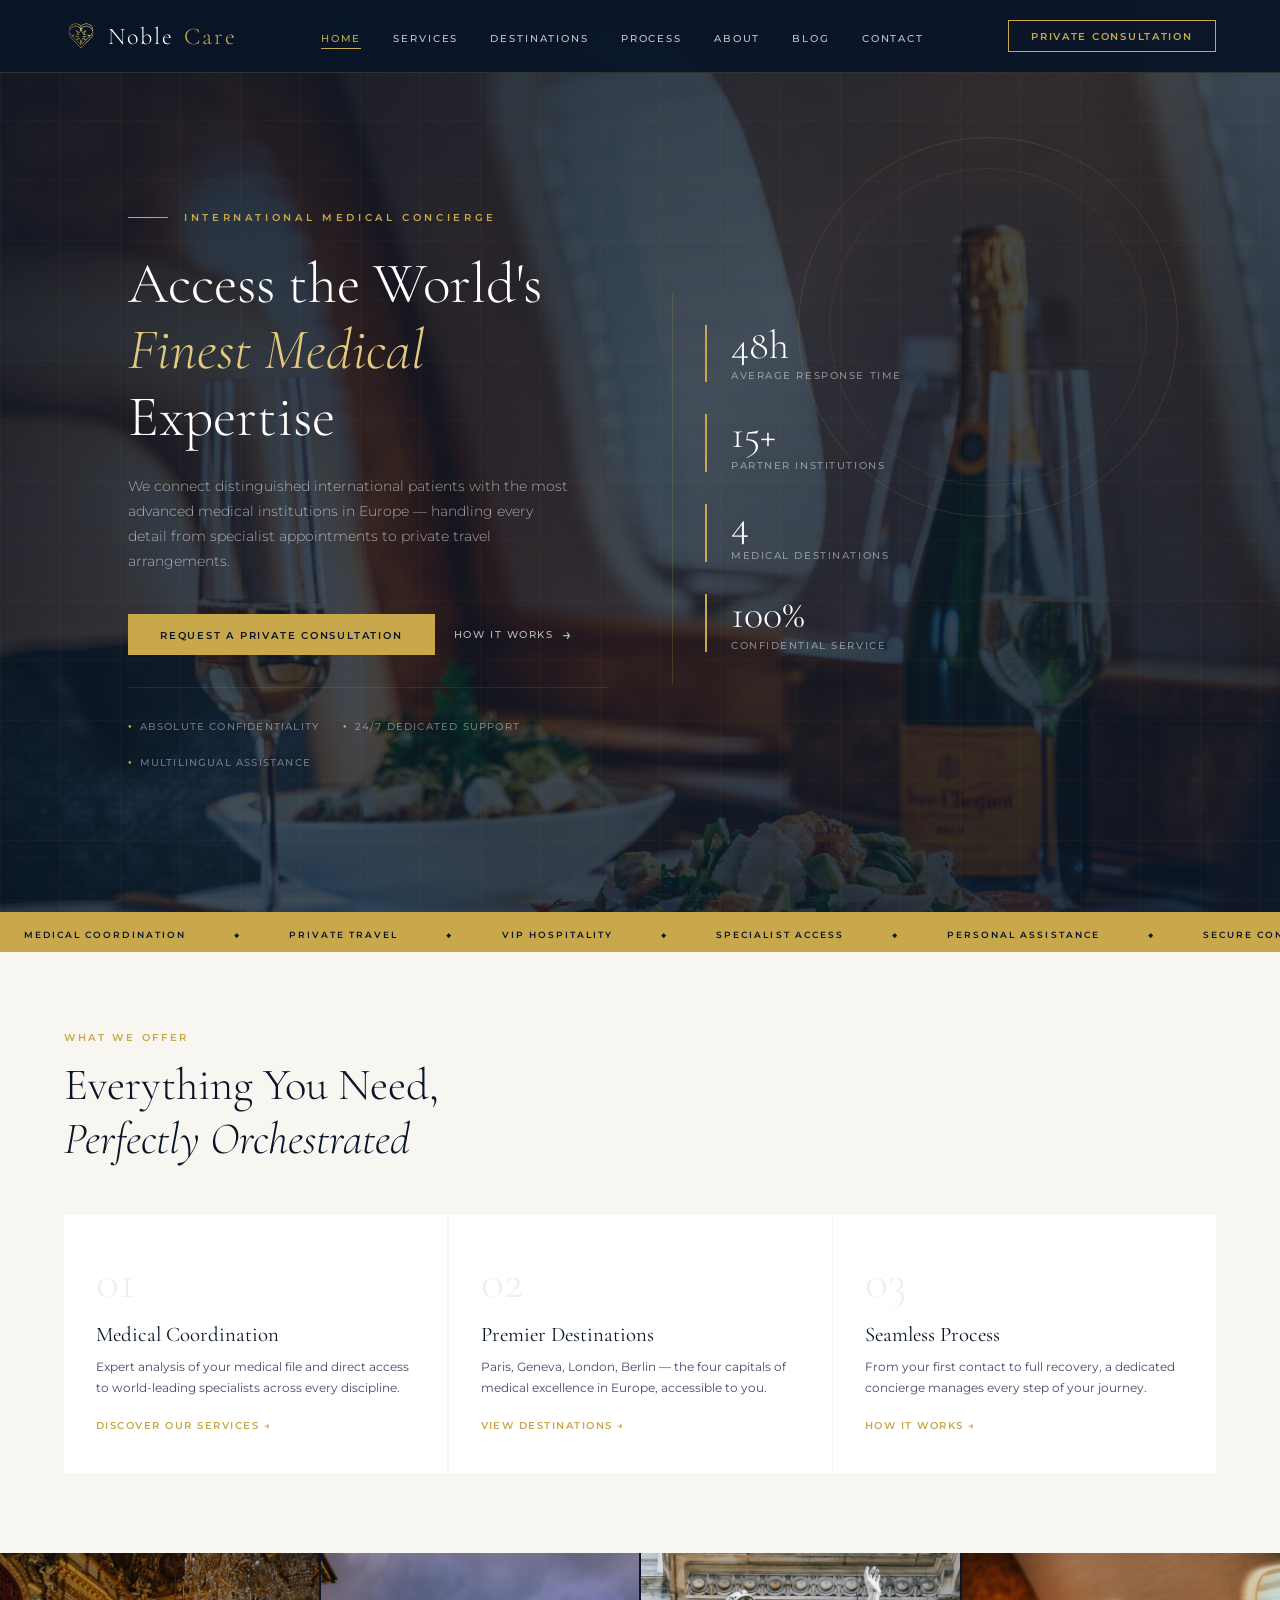
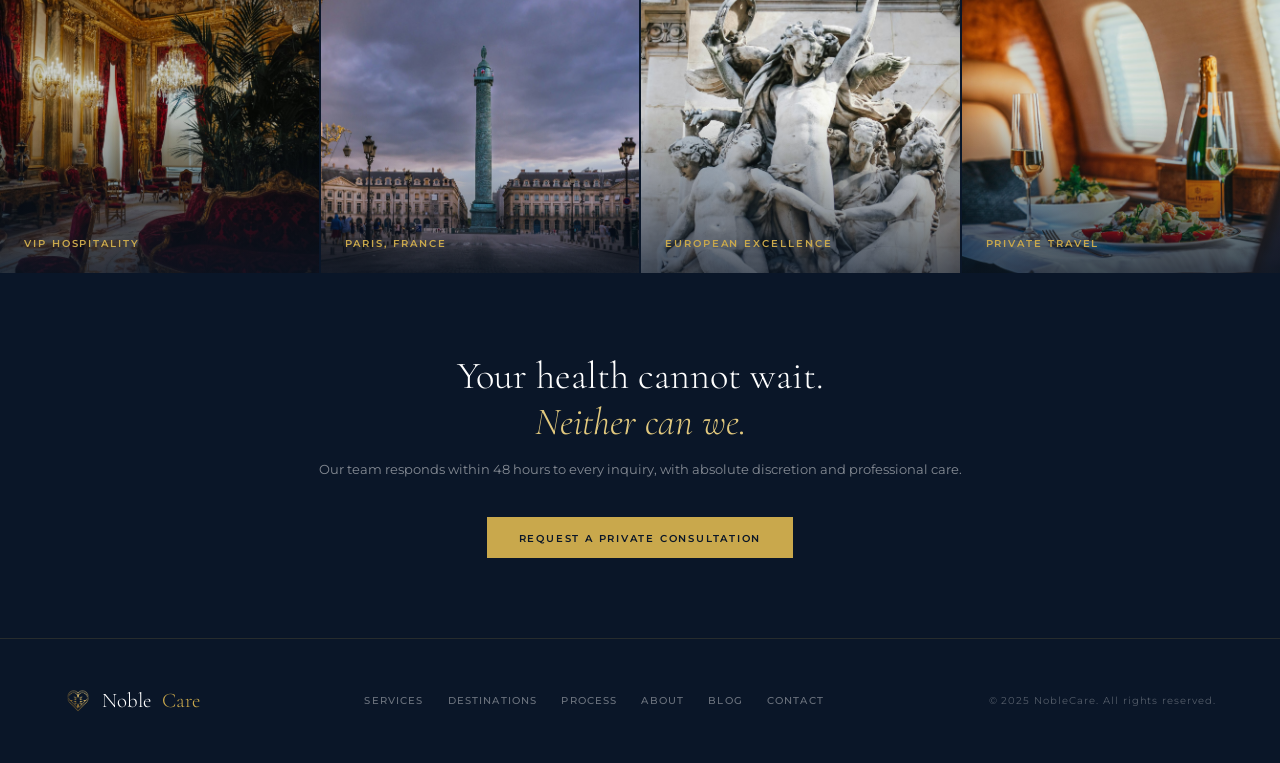
==== index.html @ c73b6d7f "Add files via upload" ====
<!DOCTYPE html>
<html lang="en">
<head>
<meta charset="UTF-8">
<meta name="viewport" content="width=device-width, initial-scale=1.0">
<title>NobleCare — Elite International Medical Concierge</title>
<link rel="preconnect" href="https://fonts.googleapis.com">
<link rel="preconnect" href="https://fonts.gstatic.com" crossorigin>
<link href="https://fonts.googleapis.com/css2?family=Cormorant+Garamond:ital,wght@0,300;0,400;0,500;1,300;1,400&family=Montserrat:wght@300;400;500;600&display=swap" rel="stylesheet">
<link rel="stylesheet" href="style.css">
<style>
  /* ── HERO ── */
  .hero {
    min-height: 100vh; position: relative;
    display: flex; align-items: center;
    background: var(--navy); overflow: hidden;
  }
  .hero-bg {
    position: absolute; inset: 0;
    background-image: url('img-jet.jpg');
    background-size: cover; background-position: center;
  }
  .hero-bg::after {
    content: ''; position: absolute; inset: 0;
    background: linear-gradient(135deg, rgba(10,22,40,0.93) 0%, rgba(10,22,40,0.72) 50%, rgba(10,22,40,0.88) 100%);
  }
  .hero-grid {
    position: absolute; inset: 0; opacity: 0.04;
    background-image: linear-gradient(rgba(201,168,76,1) 1px, transparent 1px),
                      linear-gradient(90deg, rgba(201,168,76,1) 1px, transparent 1px);
    background-size: 60px 60px;
  }
  .hero-accent {
    position: absolute; top: 15%; right: 8%;
    width: 380px; height: 380px;
    border: 1px solid rgba(201,168,76,0.15); border-radius: 50%;
  }
  .hero-accent::before {
    content: ''; position: absolute; inset: 30px;
    border: 1px solid rgba(201,168,76,0.1); border-radius: 50%;
  }
  .hero-content {
    position: relative; z-index: 2;
    max-width: 1200px; margin: 0 auto; padding: 8rem 4rem 4rem;
    display: grid; grid-template-columns: 1fr 1fr; gap: 4rem; align-items: center;
  }
  .hero-text .eyebrow {
    font-size: 0.65rem; font-weight: 600; letter-spacing: 0.35em; text-transform: uppercase;
    color: var(--gold); margin-bottom: 1.5rem; display: flex; align-items: center; gap: 1rem;
  }
  .hero-text .eyebrow::before { content: ''; width: 40px; height: 1px; background: var(--gold); }
  .hero-text h1 {
    font-family: var(--serif); font-size: clamp(2.8rem, 4.5vw, 4.2rem); font-weight: 300;
    line-height: 1.15; color: var(--white); margin-bottom: 1.5rem;
  }
  .hero-text h1 em { font-style: italic; color: var(--gold-light); }
  .hero-text p { font-size: 0.85rem; font-weight: 300; line-height: 1.85; color: rgba(255,255,255,0.6); max-width: 440px; margin-bottom: 2.5rem; }
  .hero-actions { display: flex; gap: 1.2rem; align-items: center; flex-wrap: wrap; }
  .btn-ghost {
    font-size: 0.65rem; font-weight: 500; letter-spacing: 0.15em; text-transform: uppercase;
    color: rgba(255,255,255,0.7); text-decoration: none; transition: color 0.3s;
    display: flex; align-items: center; gap: 0.5rem;
  }
  .btn-ghost::after { content: '→'; font-size: 1rem; }
  .btn-ghost:hover { color: var(--gold); }
  .hero-badges { display: flex; gap: 1.5rem; margin-top: 2rem; padding-top: 2rem; border-top: 1px solid rgba(255,255,255,0.08); flex-wrap: wrap; }
  .badge { font-size: 0.62rem; font-weight: 500; letter-spacing: 0.12em; text-transform: uppercase; color: rgba(255,255,255,0.4); display: flex; align-items: center; gap: 0.4rem; }
  .badge::before { content: '◆'; font-size: 0.4rem; color: var(--gold); }
  .hero-stats { display: flex; flex-direction: column; gap: 2rem; padding: 2rem; border-left: 1px solid rgba(201,168,76,0.2); }
  .stat { padding-left: 1.5rem; border-left: 2px solid var(--gold); }
  .stat-num { font-family: var(--serif); font-size: 2.5rem; font-weight: 300; color: var(--white); line-height: 1; }
  .stat-label { font-size: 0.65rem; font-weight: 500; letter-spacing: 0.15em; text-transform: uppercase; color: rgba(255,255,255,0.45); margin-top: 0.3rem; }

  /* ── OVERVIEW CARDS ── */
  .overview { background: var(--off-white); }
  .overview-grid { display: grid; grid-template-columns: repeat(3, 1fr); gap: 1.5px; margin-top: 3rem; }
  .ov-card {
    background: var(--white); padding: 2.5rem 2rem;
    border-top: 3px solid transparent; transition: border-color 0.3s, transform 0.3s;
    text-decoration: none; display: block; color: inherit;
  }
  .ov-card:hover { border-top-color: var(--gold); transform: translateY(-4px); }
  .ov-num { font-family: var(--serif); font-size: 3rem; font-weight: 300; color: rgba(10,22,40,0.07); line-height: 1; margin-bottom: 1rem; }
  .ov-title { font-family: var(--serif); font-size: 1.3rem; color: var(--navy); margin-bottom: 0.6rem; }
  .ov-text { font-size: 0.75rem; color: var(--text-mid); line-height: 1.75; margin-bottom: 1rem; }
  .ov-link { font-size: 0.62rem; font-weight: 600; letter-spacing: 0.15em; text-transform: uppercase; color: var(--gold); }

  /* ── CTA BANNER ── */
  .cta-banner { background: var(--navy); padding: 5rem 4rem; text-align: center; }
  .cta-banner h2 { font-family: var(--serif); font-size: clamp(2rem, 3vw, 2.8rem); font-weight: 300; color: var(--white); margin-bottom: 1rem; }
  .cta-banner h2 em { font-style: italic; color: var(--gold-light); }
  .cta-banner p { font-size: 0.82rem; color: rgba(255,255,255,0.5); margin-bottom: 2.5rem; }


  @media (max-width: 1024px) {
    .hero-content { grid-template-columns: 1fr; padding: 7rem 2rem 3rem; gap: 2rem; }
    .hero-stats { flex-direction: row; flex-wrap: wrap; border-left: none; border-top: 1px solid rgba(201,168,76,0.2); padding: 2rem 0 0; margin-top: 1rem; gap: 1rem; }
    .stat { flex: 1; min-width: 120px; }
    .overview-grid { grid-template-columns: 1fr; }
  }
  @media (max-width: 640px) {
    .hero-text h1 { font-size: clamp(2.2rem, 8vw, 3rem); }
    .hero-text p { font-size: 0.8rem; }
    .hero-stats { gap: 0.75rem; }
    .stat-num { font-size: 2rem; }
    .hero-badges { gap: 0.75rem; }
    .badge { font-size: 0.58rem; }
    .hero-actions { flex-direction: column; align-items: stretch; }
    .btn-ghost { justify-content: center; }
    /* Image gallery mobile */
    .img-gallery { grid-template-columns: 1fr 1fr !important; }
    .img-gallery > div { height: 180px !important; }
    .cta-banner { padding: 3rem 1.2rem; }
  }

</style>
</head>
<body>

<nav>
  <a href="index.html" class="nav-logo"><img src="logo.png" alt="NobleCare">Noble<span>Care</span></a>
  <ul class="nav-links">
    <li><a href="index.html" class="active">Home</a></li>
    <li><a href="services.html">Services</a></li>
    <li><a href="destinations.html">Destinations</a></li>
    <li><a href="process.html">Process</a></li>
    <li><a href="about.html">About</a></li>
    <li><a href="blog.html">Blog</a></li>
    <li><a href="contact.html">Contact</a></li>
  </ul>
  <a href="contact.html" class="nav-cta">Private Consultation</a>
  <button class="menu-toggle" id="menuToggle" aria-label="Menu"><span></span><span></span><span></span></button>
</nav>

<!-- MOBILE NAV -->
<div class="mobile-nav" id="mobileNav">
  <a href="index.html" class="active">Home</a>
  <a href="services.html" >Services</a>
  <a href="destinations.html" >Destinations</a>
  <a href="process.html" >Process</a>
  <a href="about.html" >About</a>
  <a href="blog.html" >Blog</a>
  <a href="contact.html" >Contact</a>
  <a href="contact.html" class="mobile-cta">Private Consultation</a>
</div>

<!-- HERO -->
<section class="hero">
  <div class="hero-bg"></div>
  <div class="hero-grid"></div>
  <div class="hero-accent"></div>
  <div class="hero-content">
    <div class="hero-text">
      <p class="eyebrow">International Medical Concierge</p>
      <h1>Access the World's<br><em>Finest Medical</em><br>Expertise</h1>
      <p>We connect distinguished international patients with the most advanced medical institutions in Europe — handling every detail from specialist appointments to private travel arrangements.</p>
      <div class="hero-actions">
        <a href="contact.html" class="btn-primary">Request a Private Consultation</a>
        <a href="process.html" class="btn-ghost">How it works</a>
      </div>
      <div class="hero-badges">
        <span class="badge">Absolute Confidentiality</span>
        <span class="badge">24/7 Dedicated Support</span>
        <span class="badge">Multilingual Assistance</span>
      </div>
    </div>
    <div class="hero-stats">
      <div class="stat"><div class="stat-num">48h</div><div class="stat-label">Average response time</div></div>
      <div class="stat"><div class="stat-num">15+</div><div class="stat-label">Partner institutions</div></div>
      <div class="stat"><div class="stat-num">4</div><div class="stat-label">Medical destinations</div></div>
      <div class="stat"><div class="stat-num">100%</div><div class="stat-label">Confidential service</div></div>
    </div>
  </div>
</section>

<!-- MARQUEE -->
<div class="marquee-bar">
  <div class="marquee-track">
    <span>Medical Coordination</span><span>◆</span><span>Private Travel</span><span>◆</span><span>VIP Hospitality</span><span>◆</span><span>Specialist Access</span><span>◆</span><span>Personal Assistance</span><span>◆</span><span>Secure Confidentiality</span><span>◆</span><span>24h Concierge</span><span>◆</span>
    <span>Medical Coordination</span><span>◆</span><span>Private Travel</span><span>◆</span><span>VIP Hospitality</span><span>◆</span><span>Specialist Access</span><span>◆</span><span>Personal Assistance</span><span>◆</span><span>Secure Confidentiality</span><span>◆</span><span>24h Concierge</span><span>◆</span>
  </div>
</div>

<!-- OVERVIEW -->
<section class="overview">
  <div class="container">
    <p class="section-tag">What We Offer</p>
    <h2 class="section-title">Everything You Need,<br><em>Perfectly Orchestrated</em></h2>
    <div class="overview-grid">
      <a href="services.html" class="ov-card fade-up">
        <div class="ov-num">01</div>
        <div class="ov-title">Medical Coordination</div>
        <p class="ov-text">Expert analysis of your medical file and direct access to world-leading specialists across every discipline.</p>
        <span class="ov-link">Discover our services →</span>
      </a>
      <a href="destinations.html" class="ov-card fade-up">
        <div class="ov-num">02</div>
        <div class="ov-title">Premier Destinations</div>
        <p class="ov-text">Paris, Geneva, London, Berlin — the four capitals of medical excellence in Europe, accessible to you.</p>
        <span class="ov-link">View destinations →</span>
      </a>
      <a href="process.html" class="ov-card fade-up">
        <div class="ov-num">03</div>
        <div class="ov-title">Seamless Process</div>
        <p class="ov-text">From your first contact to full recovery, a dedicated concierge manages every step of your journey.</p>
        <span class="ov-link">How it works →</span>
      </a>
    </div>
  </div>
</section>


<!-- IMAGE GALLERY -->
<section style="padding: 0; background: var(--navy);">
  <div style="display: grid; grid-template-columns: 1fr 1fr 1fr 1fr; gap: 2px;" class="img-gallery">
    <div style="height: 320px; overflow: hidden; position: relative;">
      <img src="img-luxury.jpg" alt="Luxury interior" style="width:100%; height:100%; object-fit:cover; transition: transform 0.6s;" onmouseover="this.style.transform='scale(1.05)'" onmouseout="this.style.transform='scale(1)'">
      <div style="position:absolute;inset:0;background:linear-gradient(to top,rgba(10,22,40,0.7) 0%,transparent 50%);display:flex;align-items:flex-end;padding:1.5rem;">
        <span style="font-size:0.6rem;font-weight:600;letter-spacing:0.2em;text-transform:uppercase;color:var(--gold);">VIP Hospitality</span>
      </div>
    </div>
    <div style="height: 320px; overflow: hidden; position: relative;">
      <img src="img-paris.jpg" alt="Paris Place Vendôme" style="width:100%; height:100%; object-fit:cover; transition: transform 0.6s;" onmouseover="this.style.transform='scale(1.05)'" onmouseout="this.style.transform='scale(1)'">
      <div style="position:absolute;inset:0;background:linear-gradient(to top,rgba(10,22,40,0.7) 0%,transparent 50%);display:flex;align-items:flex-end;padding:1.5rem;">
        <span style="font-size:0.6rem;font-weight:600;letter-spacing:0.2em;text-transform:uppercase;color:var(--gold);">Paris, France</span>
      </div>
    </div>
    <div style="height: 320px; overflow: hidden; position: relative;">
      <img src="img-sculpture.jpg" alt="European excellence" style="width:100%; height:100%; object-fit:cover; object-position: top; transition: transform 0.6s;" onmouseover="this.style.transform='scale(1.05)'" onmouseout="this.style.transform='scale(1)'">
      <div style="position:absolute;inset:0;background:linear-gradient(to top,rgba(10,22,40,0.7) 0%,transparent 50%);display:flex;align-items:flex-end;padding:1.5rem;">
        <span style="font-size:0.6rem;font-weight:600;letter-spacing:0.2em;text-transform:uppercase;color:var(--gold);">European Excellence</span>
      </div>
    </div>
    <div style="height: 320px; overflow: hidden; position: relative;">
      <img src="img-jet.jpg" alt="Private travel" style="width:100%; height:100%; object-fit:cover; transition: transform 0.6s;" onmouseover="this.style.transform='scale(1.05)'" onmouseout="this.style.transform='scale(1)'">
      <div style="position:absolute;inset:0;background:linear-gradient(to top,rgba(10,22,40,0.7) 0%,transparent 50%);display:flex;align-items:flex-end;padding:1.5rem;">
        <span style="font-size:0.6rem;font-weight:600;letter-spacing:0.2em;text-transform:uppercase;color:var(--gold);">Private Travel</span>
      </div>
    </div>
  </div>
</section>

<!-- CTA -->
<div class="cta-banner">
  <div class="container" style="max-width:700px;">
    <h2>Your health cannot wait.<br><em>Neither can we.</em></h2>
    <p>Our team responds within 48 hours to every inquiry, with absolute discretion and professional care.</p>
    <a href="contact.html" class="btn-primary">Request a Private Consultation</a>
  </div>
</div>

<footer>
  <div class="footer-inner">
    <a href="index.html" class="footer-logo"><img src="logo.png" alt="NobleCare">Noble<span>Care</span></a>
    <div class="footer-links">
      <a href="services.html">Services</a>
      <a href="destinations.html">Destinations</a>
      <a href="process.html">Process</a>
      <a href="about.html">About</a>
      <a href="blog.html">Blog</a>
      <a href="contact.html">Contact</a>
    </div>
    <div class="footer-text">© 2025 NobleCare. All rights reserved.</div>
  </div>
</footer>





<script>
(function() {
  var toggle = document.getElementById('menuToggle');
  var mobileNav = document.getElementById('mobileNav');

  if (!toggle || !mobileNav) return;

  // Open / close
  toggle.addEventListener('click', function(e) {
    e.stopPropagation();
    var isOpen = mobileNav.classList.contains('open');
    if (isOpen) {
      mobileNav.classList.remove('open');
      toggle.classList.remove('open');
      document.body.style.overflow = '';
    } else {
      mobileNav.classList.add('open');
      toggle.classList.add('open');
      document.body.style.overflow = 'hidden';
    }
  });

  // Close when clicking a link
  mobileNav.querySelectorAll('a').forEach(function(a) {
    a.addEventListener('click', function() {
      mobileNav.classList.remove('open');
      toggle.classList.remove('open');
      document.body.style.overflow = '';
    });
  });

  // Close when clicking outside
  document.addEventListener('click', function(e) {
    if (mobileNav.classList.contains('open') &&
        !mobileNav.contains(e.target) &&
        !toggle.contains(e.target)) {
      mobileNav.classList.remove('open');
      toggle.classList.remove('open');
      document.body.style.overflow = '';
    }
  });

  // Scroll shrink nav
  window.addEventListener('scroll', function() {
    var nav = document.querySelector('nav');
    if (!nav) return;
    if (window.scrollY > 50) {
      nav.style.padding = window.innerWidth > 640 ? '0.6rem 4rem' : '0.6rem 1.2rem';
    } else {
      nav.style.padding = window.innerWidth > 1024 ? '1.2rem 4rem' : '1rem 1.5rem';
    }
  });

  // Fade up on scroll
  var fadeEls = document.querySelectorAll('.fade-up');
  if (fadeEls.length > 0) {
    var observer = new IntersectionObserver(function(entries) {
      entries.forEach(function(e) {
        if (e.isIntersecting) e.target.classList.add('visible');
      });
    }, { threshold: 0.08 });
    fadeEls.forEach(function(el) { observer.observe(el); });
  }
})();
</script>
</body>
</html>
---- style.css ----
*, *::before, *::after { box-sizing: border-box; margin: 0; padding: 0; }

:root {
  --navy: #0a1628;
  --navy-mid: #122040;
  --navy-light: #1e3a5f;
  --gold: #c9a84c;
  --gold-light: #e2c97e;
  --gold-pale: #f5edda;
  --white: #ffffff;
  --off-white: #f8f6f1;
  --text-dark: #1a1a2e;
  --text-mid: #4a4a6a;
  --text-light: #8a8aaa;
  --serif: 'Cormorant Garamond', Georgia, serif;
  --sans: 'Montserrat', sans-serif;
}

html { scroll-behavior: smooth; }
body { font-family: var(--sans); background: var(--white); color: var(--text-dark); overflow-x: hidden; }

/* ══════════════════════════════
   NAV
══════════════════════════════ */
nav {
  position: fixed; top: 0; left: 0; right: 0; z-index: 1000;
  display: flex; align-items: center; justify-content: space-between;
  padding: 1.2rem 4rem;
  background: rgba(10,22,40,0.97);
  backdrop-filter: blur(12px);
  border-bottom: 1px solid rgba(201,168,76,0.2);
  transition: padding 0.3s;
}
.nav-logo {
  display: flex; align-items: center; gap: 0.65rem;
  font-family: var(--serif); font-size: 1.5rem; font-weight: 300; color: var(--white);
  letter-spacing: 0.08em; text-decoration: none; flex-shrink: 0;
}
.nav-logo img { height: 34px; width: auto; }
.nav-logo span { color: var(--gold); }
.nav-links { display: flex; gap: 2rem; list-style: none; }
.nav-links a {
  font-size: 0.65rem; font-weight: 500; letter-spacing: 0.18em;
  text-transform: uppercase; color: rgba(255,255,255,0.75);
  text-decoration: none; transition: color 0.3s;
  padding-bottom: 0.2rem; border-bottom: 1px solid transparent;
}
.nav-links a:hover, .nav-links a.active { color: var(--gold); border-bottom-color: var(--gold); }
.nav-cta {
  font-size: 0.6rem; font-weight: 600; letter-spacing: 0.18em; text-transform: uppercase;
  padding: 0.6rem 1.4rem; border: 1px solid var(--gold); color: var(--gold);
  background: transparent; cursor: pointer; text-decoration: none;
  transition: all 0.3s; white-space: nowrap;
}
.nav-cta:hover { background: var(--gold); color: var(--navy); }

/* Hamburger */
.menu-toggle {
  display: none; flex-direction: column; justify-content: center;
  gap: 5px; background: none; border: none; cursor: pointer;
  padding: 8px; z-index: 1200;
  -webkit-tap-highlight-color: transparent;
  touch-action: manipulation;
}
.menu-toggle span {
  display: block; width: 24px; height: 2px; background: var(--white);
  transition: all 0.35s ease; transform-origin: center;
  border-radius: 2px;
}
.menu-toggle.open span:nth-child(1) { transform: translateY(7px) rotate(45deg); }
.menu-toggle.open span:nth-child(2) { opacity: 0; transform: scaleX(0); }
.menu-toggle.open span:nth-child(3) { transform: translateY(-7px) rotate(-45deg); }

/* Mobile nav drawer */
.mobile-nav {
  display: none;
  position: fixed; top: 0; left: 0; right: 0; bottom: 0;
  background: var(--navy);
  z-index: 1100;
  flex-direction: column; align-items: center; justify-content: center;
  gap: 1.8rem; padding: 2rem;
  opacity: 0; transition: opacity 0.3s ease;
}
.mobile-nav.open {
  display: flex;
  opacity: 1;
}
.mobile-nav a {
  font-family: var(--serif); font-size: 2rem; font-weight: 300; color: var(--white);
  text-decoration: none; letter-spacing: 0.05em; transition: color 0.25s;
  -webkit-tap-highlight-color: transparent;
}
.mobile-nav a:hover, .mobile-nav a.active { color: var(--gold); }
.mobile-nav .mobile-cta {
  margin-top: 1rem; font-family: var(--sans); font-size: 0.65rem; font-weight: 600;
  letter-spacing: 0.2em; text-transform: uppercase; padding: 0.9rem 2.5rem;
  border: 1px solid var(--gold); color: var(--gold); text-decoration: none;
  -webkit-tap-highlight-color: transparent;
}

/* ══════════════════════════════
   PAGE HEADER
══════════════════════════════ */
.page-header {
  min-height: 40vh; background: var(--navy);
  display: flex; align-items: flex-end;
  padding: 8rem 4rem 4rem;
  position: relative; overflow: hidden;
}
.page-header-bg {
  position: absolute; inset: 0;
  background: radial-gradient(ellipse 80% 60% at 30% 50%, rgba(30,58,95,0.6) 0%, transparent 70%);
}
.page-header-grid {
  position: absolute; inset: 0; opacity: 0.03;
  background-image: linear-gradient(rgba(201,168,76,1) 1px, transparent 1px),
                    linear-gradient(90deg, rgba(201,168,76,1) 1px, transparent 1px);
  background-size: 60px 60px;
}
.page-header-content { position: relative; z-index: 2; max-width: 1200px; margin: 0 auto; width: 100%; }
.page-header .eyebrow {
  font-size: 0.6rem; font-weight: 600; letter-spacing: 0.3em; text-transform: uppercase;
  color: var(--gold); margin-bottom: 1rem; display: flex; align-items: center; gap: 1rem;
}
.page-header .eyebrow::before { content: ''; width: 24px; height: 1px; background: var(--gold); }
.page-header h1 {
  font-family: var(--serif); font-size: clamp(2rem, 5vw, 3.8rem); font-weight: 300;
  color: var(--white); line-height: 1.15;
}
.page-header h1 em { font-style: italic; color: var(--gold-light); }

/* ══════════════════════════════
   MARQUEE
══════════════════════════════ */
.marquee-bar { background: var(--gold); padding: 0.65rem 0; overflow: hidden; white-space: nowrap; }
.marquee-track { display: inline-flex; animation: marquee 25s linear infinite; }
.marquee-track span { font-size: 0.58rem; font-weight: 600; letter-spacing: 0.22em; text-transform: uppercase; color: var(--navy); padding: 0 1.5rem; }
@keyframes marquee { from { transform: translateX(0); } to { transform: translateX(-50%); } }

/* ══════════════════════════════
   COMMON
══════════════════════════════ */
section { padding: 5rem 4rem; }
.container { max-width: 1200px; margin: 0 auto; }
.section-tag { font-size: 0.6rem; font-weight: 600; letter-spacing: 0.28em; text-transform: uppercase; color: var(--gold); margin-bottom: 1rem; }
.section-title { font-family: var(--serif); font-size: clamp(1.8rem, 3.5vw, 3rem); font-weight: 300; line-height: 1.2; color: var(--navy); margin-bottom: 1.2rem; }
.section-title em { font-style: italic; }
.section-sub { font-size: 0.82rem; font-weight: 300; line-height: 1.8; color: var(--text-mid); max-width: 560px; }
.btn-primary {
  font-family: var(--sans); font-size: 0.62rem; font-weight: 600; letter-spacing: 0.18em;
  text-transform: uppercase; padding: 0.9rem 2rem; background: var(--gold);
  color: var(--navy); border: none; cursor: pointer; text-decoration: none; display: inline-block;
  transition: all 0.3s;
}
.btn-primary:hover { background: var(--gold-light); transform: translateY(-1px); }
.btn-outline {
  font-size: 0.62rem; font-weight: 600; letter-spacing: 0.18em; text-transform: uppercase;
  padding: 0.9rem 2rem; border: 1px solid var(--navy); color: var(--navy);
  text-decoration: none; display: inline-block; transition: all 0.3s;
}
.btn-outline:hover { background: var(--navy); color: var(--white); }

/* ══════════════════════════════
   FOOTER
══════════════════════════════ */
footer { background: var(--navy); padding: 3rem 4rem; border-top: 1px solid rgba(201,168,76,0.15); }
.footer-inner { max-width: 1200px; margin: 0 auto; display: flex; justify-content: space-between; align-items: center; flex-wrap: wrap; gap: 1.5rem; }
.footer-logo { display: flex; align-items: center; gap: 0.65rem; font-family: var(--serif); font-size: 1.3rem; font-weight: 300; color: var(--white); text-decoration: none; }
.footer-logo img { height: 28px; width: auto; }
.footer-logo span { color: var(--gold); }
.footer-text { font-size: 0.6rem; color: rgba(255,255,255,0.3); letter-spacing: 0.1em; }
.footer-links { display: flex; gap: 1.5rem; flex-wrap: wrap; }
.footer-links a { font-size: 0.6rem; font-weight: 500; letter-spacing: 0.12em; text-transform: uppercase; color: rgba(255,255,255,0.4); text-decoration: none; transition: color 0.3s; }
.footer-links a:hover { color: var(--gold); }

/* ══════════════════════════════
   FADE ANIMATION
══════════════════════════════ */
.fade-up { opacity: 0; transform: translateY(20px); transition: opacity 0.7s ease, transform 0.7s ease; }
.fade-up.visible { opacity: 1; transform: translateY(0); }

/* ══════════════════════════════
   TABLET — max 1024px
══════════════════════════════ */
@media (max-width: 1024px) {
  nav { padding: 1rem 1.5rem; }
  .nav-links, .nav-cta { display: none; }
  .menu-toggle { display: flex; }
  section { padding: 4rem 2rem; }
  .page-header { padding: 6rem 2rem 3rem; min-height: 35vh; }
  footer { padding: 2.5rem 2rem; }
}

/* ══════════════════════════════
   MOBILE — max 640px
══════════════════════════════ */
@media (max-width: 640px) {
  nav { padding: 0.9rem 1.2rem; }
  .nav-logo { font-size: 1.3rem; }
  .nav-logo img { height: 28px; }
  section { padding: 3rem 1.2rem; }
  .page-header { padding: 5.5rem 1.2rem 2.5rem; min-height: 30vh; }
  .section-title { font-size: clamp(1.6rem, 7vw, 2.2rem); }
  .btn-primary, .btn-outline { width: 100%; text-align: center; padding: 1rem; }
  .footer-inner { flex-direction: column; text-align: center; gap: 1.5rem; }
  .footer-links { justify-content: center; gap: 1rem; }
  footer { padding: 2rem 1.2rem; }
  .marquee-track span { padding: 0 1rem; font-size: 0.55rem; }
}
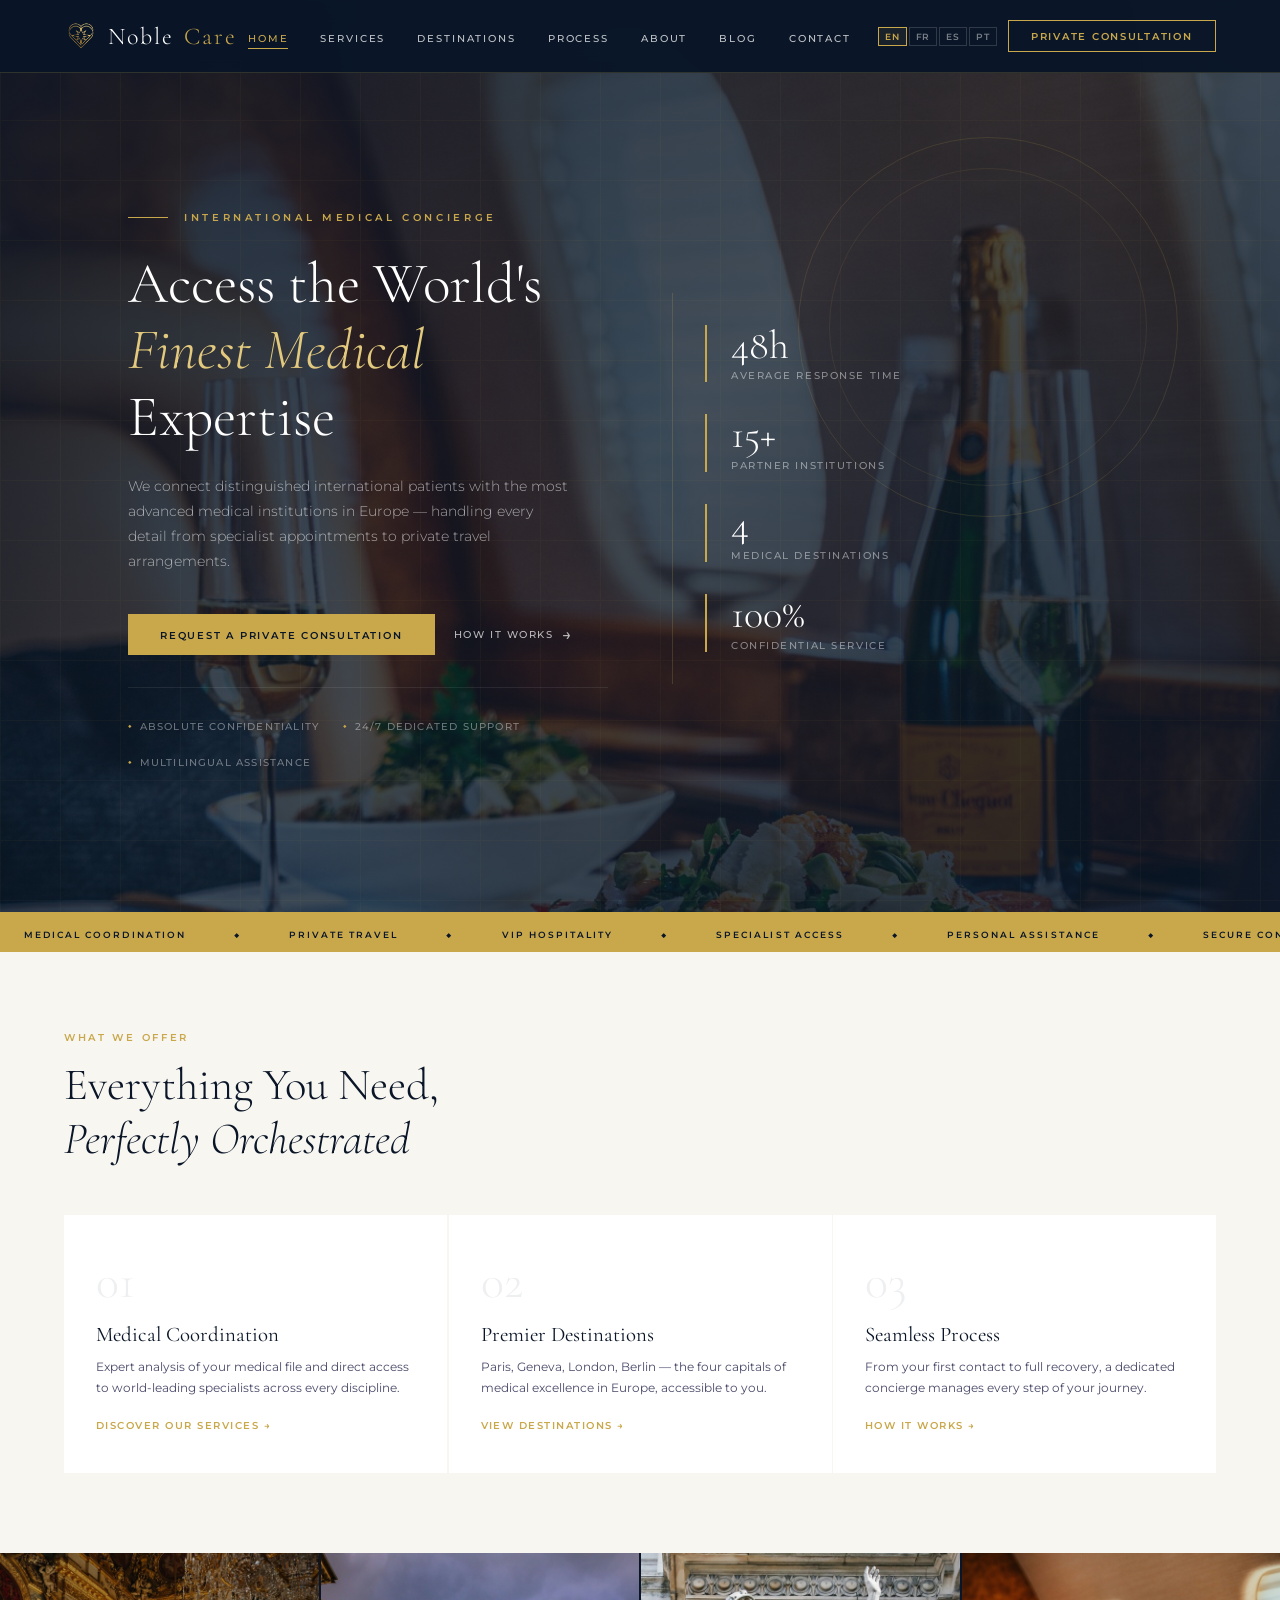
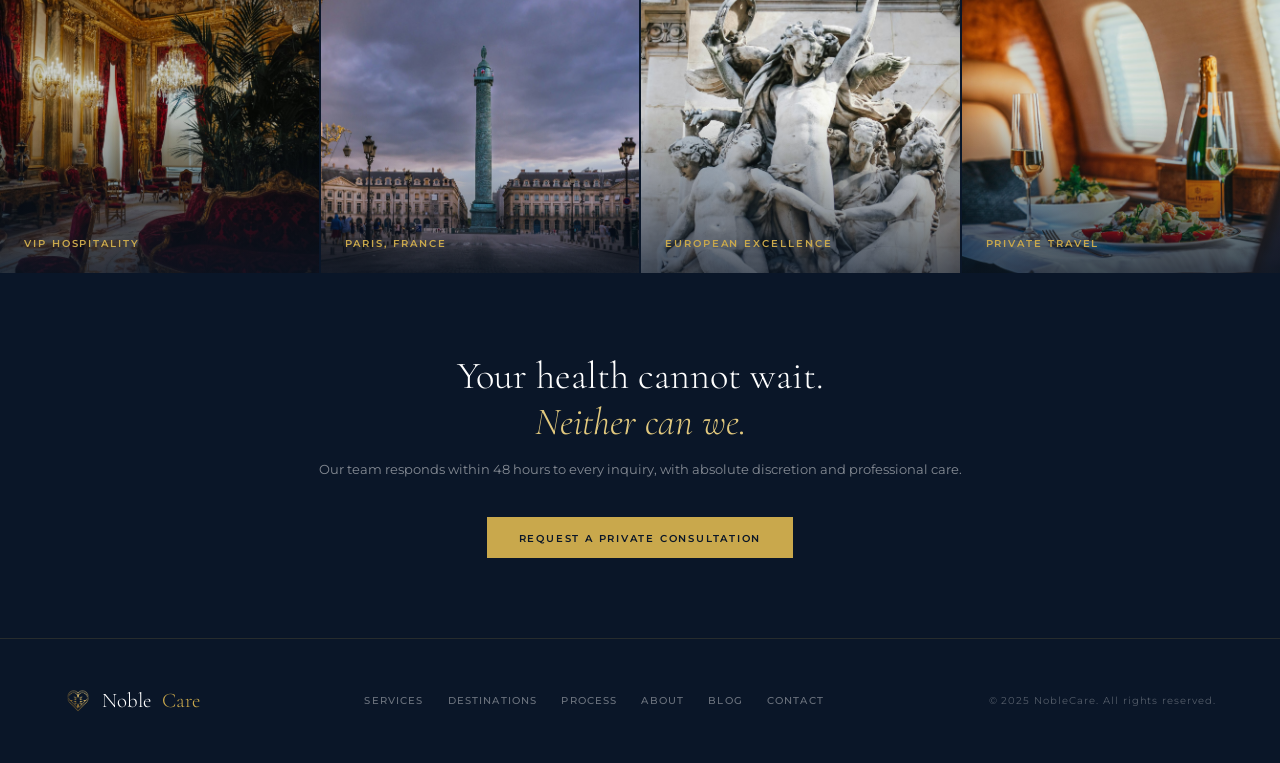
==== commit 862fcd80: "Add files via upload" ====
--- a/index.html
+++ b/index.html
@@ -8,6 +8,7 @@
 <link rel="preconnect" href="https://fonts.gstatic.com" crossorigin>
 <link href="https://fonts.googleapis.com/css2?family=Cormorant+Garamond:ital,wght@0,300;0,400;0,500;1,300;1,400&family=Montserrat:wght@300;400;500;600&display=swap" rel="stylesheet">
 <link rel="stylesheet" href="style.css">
+<script src="lang.js"></script>
 <style>
   /* ── HERO ── */
   .hero {
@@ -120,28 +121,34 @@
 <nav>
   <a href="index.html" class="nav-logo"><img src="logo.png" alt="NobleCare">Noble<span>Care</span></a>
   <ul class="nav-links">
-    <li><a href="index.html" class="active">Home</a></li>
-    <li><a href="services.html">Services</a></li>
-    <li><a href="destinations.html">Destinations</a></li>
-    <li><a href="process.html">Process</a></li>
-    <li><a href="about.html">About</a></li>
-    <li><a href="blog.html">Blog</a></li>
-    <li><a href="contact.html">Contact</a></li>
+    <li><a href="index.html" class="active"><span data-i18n="nav_home">Home</span></a></li>
+    <li><a href="services.html"><span data-i18n="nav_services">Services</span></a></li>
+    <li><a href="destinations.html"><span data-i18n="nav_destinations">Destinations</span></a></li>
+    <li><a href="process.html"><span data-i18n="nav_process">Process</span></a></li>
+    <li><a href="about.html"><span data-i18n="nav_about">About</span></a></li>
+    <li><a href="blog.html"><span data-i18n="nav_blog">Blog</span></a></li>
+    <li><a href="contact.html"><span data-i18n="nav_contact">Contact</span></a></li>
   </ul>
-  <a href="contact.html" class="nav-cta">Private Consultation</a>
+  <div class="lang-selector">
+    <button class="lang-btn" data-lang="en" onclick="applyLang('en')">EN</button>
+    <button class="lang-btn" data-lang="fr" onclick="applyLang('fr')">FR</button>
+    <button class="lang-btn" data-lang="es" onclick="applyLang('es')">ES</button>
+    <button class="lang-btn" data-lang="pt" onclick="applyLang('pt')">PT</button>
+  </div>
+  <a href="contact.html" class="nav-cta"><span data-i18n="nav_cta">Private Consultation</span></a>
   <button class="menu-toggle" id="menuToggle" aria-label="Menu"><span></span><span></span><span></span></button>
 </nav>
 
 <!-- MOBILE NAV -->
 <div class="mobile-nav" id="mobileNav">
-  <a href="index.html" class="active">Home</a>
-  <a href="services.html" >Services</a>
-  <a href="destinations.html" >Destinations</a>
-  <a href="process.html" >Process</a>
-  <a href="about.html" >About</a>
-  <a href="blog.html" >Blog</a>
-  <a href="contact.html" >Contact</a>
-  <a href="contact.html" class="mobile-cta">Private Consultation</a>
+  <a href="index.html" class="active"><span data-i18n="nav_home">Home</span></a>
+  <a href="services.html" ><span data-i18n="nav_services">Services</span></a>
+  <a href="destinations.html" ><span data-i18n="nav_destinations">Destinations</span></a>
+  <a href="process.html" ><span data-i18n="nav_process">Process</span></a>
+  <a href="about.html" ><span data-i18n="nav_about">About</span></a>
+  <a href="blog.html" ><span data-i18n="nav_blog">Blog</span></a>
+  <a href="contact.html" ><span data-i18n="nav_contact">Contact</span></a>
+  <a href="contact.html" class="mobile-cta"><span data-i18n="nav_cta">Private Consultation</span></a>
 </div>
 
 <!-- HERO -->
@@ -151,24 +158,24 @@
   <div class="hero-accent"></div>
   <div class="hero-content">
     <div class="hero-text">
-      <p class="eyebrow">International Medical Concierge</p>
-      <h1>Access the World's<br><em>Finest Medical</em><br>Expertise</h1>
-      <p>We connect distinguished international patients with the most advanced medical institutions in Europe — handling every detail from specialist appointments to private travel arrangements.</p>
+      <p class="eyebrow" data-i18n="hero_eyebrow">International Medical Concierge</p>
+      <h1><span data-i18n="hero_h1_1">Access the World's</span><br><em data-i18n="hero_h1_2">Finest Medical</em><br><span data-i18n="hero_h1_3">Expertise</span></h1>
+      <p data-i18n="hero_p">We connect distinguished international patients with the most advanced medical institutions in Europe — handling every detail from specialist appointments to private travel arrangements.</p>
       <div class="hero-actions">
-        <a href="contact.html" class="btn-primary">Request a Private Consultation</a>
-        <a href="process.html" class="btn-ghost">How it works</a>
+        <a href="contact.html" class="btn-primary"><span data-i18n="hero_btn">Request a Private Consultation</span></a>
+        <a href="process.html" class="btn-ghost"><span data-i18n="hero_btn2">How it works</span></a>
       </div>
       <div class="hero-badges">
-        <span class="badge">Absolute Confidentiality</span>
-        <span class="badge">24/7 Dedicated Support</span>
-        <span class="badge">Multilingual Assistance</span>
+        <span class="badge" data-i18n="badge1">Absolute Confidentiality</span>
+        <span class="badge" data-i18n="badge2">24/7 Dedicated Support</span>
+        <span class="badge" data-i18n="badge3">Multilingual Assistance</span>
       </div>
     </div>
     <div class="hero-stats">
-      <div class="stat"><div class="stat-num">48h</div><div class="stat-label">Average response time</div></div>
-      <div class="stat"><div class="stat-num">15+</div><div class="stat-label">Partner institutions</div></div>
-      <div class="stat"><div class="stat-num">4</div><div class="stat-label">Medical destinations</div></div>
-      <div class="stat"><div class="stat-num">100%</div><div class="stat-label">Confidential service</div></div>
+      <div class="stat"><div class="stat-num">48h</div><div class="stat-label" data-i18n="stat1_label">Average response time</div></div>
+      <div class="stat"><div class="stat-num">15+</div><div class="stat-label" data-i18n="stat2_label">Partner institutions</div></div>
+      <div class="stat"><div class="stat-num">4</div><div class="stat-label" data-i18n="stat3_label">Medical destinations</div></div>
+      <div class="stat"><div class="stat-num">100%</div><div class="stat-label" data-i18n="stat4_label">Confidential service</div></div>
     </div>
   </div>
 </section>
@@ -184,7 +191,7 @@
 <!-- OVERVIEW -->
 <section class="overview">
   <div class="container">
-    <p class="section-tag">What We Offer</p>
+    <p class="section-tag" data-i18n="overview_tag">What We Offer</p>
     <h2 class="section-title">Everything You Need,<br><em>Perfectly Orchestrated</em></h2>
     <div class="overview-grid">
       <a href="services.html" class="ov-card fade-up">
@@ -216,25 +223,25 @@
     <div style="height: 320px; overflow: hidden; position: relative;">
       <img src="img-luxury.jpg" alt="Luxury interior" style="width:100%; height:100%; object-fit:cover; transition: transform 0.6s;" onmouseover="this.style.transform='scale(1.05)'" onmouseout="this.style.transform='scale(1)'">
       <div style="position:absolute;inset:0;background:linear-gradient(to top,rgba(10,22,40,0.7) 0%,transparent 50%);display:flex;align-items:flex-end;padding:1.5rem;">
-        <span style="font-size:0.6rem;font-weight:600;letter-spacing:0.2em;text-transform:uppercase;color:var(--gold);">VIP Hospitality</span>
+        <span style="font-size:0.6rem;font-weight:600;letter-spacing:0.2em;text-transform:uppercase;color:var(--gold);" data-i18n="gal1">VIP Hospitality</span>
       </div>
     </div>
     <div style="height: 320px; overflow: hidden; position: relative;">
       <img src="img-paris.jpg" alt="Paris Place Vendôme" style="width:100%; height:100%; object-fit:cover; transition: transform 0.6s;" onmouseover="this.style.transform='scale(1.05)'" onmouseout="this.style.transform='scale(1)'">
       <div style="position:absolute;inset:0;background:linear-gradient(to top,rgba(10,22,40,0.7) 0%,transparent 50%);display:flex;align-items:flex-end;padding:1.5rem;">
-        <span style="font-size:0.6rem;font-weight:600;letter-spacing:0.2em;text-transform:uppercase;color:var(--gold);">Paris, France</span>
+        <span style="font-size:0.6rem;font-weight:600;letter-spacing:0.2em;text-transform:uppercase;color:var(--gold);" data-i18n="gal2">Paris, France</span>
       </div>
     </div>
     <div style="height: 320px; overflow: hidden; position: relative;">
       <img src="img-sculpture.jpg" alt="European excellence" style="width:100%; height:100%; object-fit:cover; object-position: top; transition: transform 0.6s;" onmouseover="this.style.transform='scale(1.05)'" onmouseout="this.style.transform='scale(1)'">
       <div style="position:absolute;inset:0;background:linear-gradient(to top,rgba(10,22,40,0.7) 0%,transparent 50%);display:flex;align-items:flex-end;padding:1.5rem;">
-        <span style="font-size:0.6rem;font-weight:600;letter-spacing:0.2em;text-transform:uppercase;color:var(--gold);">European Excellence</span>
+        <span style="font-size:0.6rem;font-weight:600;letter-spacing:0.2em;text-transform:uppercase;color:var(--gold);" data-i18n="gal3">European Excellence</span>
       </div>
     </div>
     <div style="height: 320px; overflow: hidden; position: relative;">
       <img src="img-jet.jpg" alt="Private travel" style="width:100%; height:100%; object-fit:cover; transition: transform 0.6s;" onmouseover="this.style.transform='scale(1.05)'" onmouseout="this.style.transform='scale(1)'">
       <div style="position:absolute;inset:0;background:linear-gradient(to top,rgba(10,22,40,0.7) 0%,transparent 50%);display:flex;align-items:flex-end;padding:1.5rem;">
-        <span style="font-size:0.6rem;font-weight:600;letter-spacing:0.2em;text-transform:uppercase;color:var(--gold);">Private Travel</span>
+        <span style="font-size:0.6rem;font-weight:600;letter-spacing:0.2em;text-transform:uppercase;color:var(--gold);" data-i18n="gal4">Private Travel</span>
       </div>
     </div>
   </div>
@@ -243,8 +250,8 @@
 <!-- CTA -->
 <div class="cta-banner">
   <div class="container" style="max-width:700px;">
-    <h2>Your health cannot wait.<br><em>Neither can we.</em></h2>
-    <p>Our team responds within 48 hours to every inquiry, with absolute discretion and professional care.</p>
+    <h2><span data-i18n="cta_title1">Your health cannot wait.</span><br><em data-i18n="cta_title2">Neither can we.</em></h2>
+    <p data-i18n="cta_p">Our team responds within 48 hours to every inquiry, with absolute discretion and professional care.</p>
     <a href="contact.html" class="btn-primary">Request a Private Consultation</a>
   </div>
 </div>
@@ -253,14 +260,14 @@
   <div class="footer-inner">
     <a href="index.html" class="footer-logo"><img src="logo.png" alt="NobleCare">Noble<span>Care</span></a>
     <div class="footer-links">
-      <a href="services.html">Services</a>
-      <a href="destinations.html">Destinations</a>
-      <a href="process.html">Process</a>
-      <a href="about.html">About</a>
-      <a href="blog.html">Blog</a>
-      <a href="contact.html">Contact</a>
-    </div>
-    <div class="footer-text">© 2025 NobleCare. All rights reserved.</div>
+      <a href="services.html"><span data-i18n="nav_services">Services</span></a>
+      <a href="destinations.html"><span data-i18n="nav_destinations">Destinations</span></a>
+      <a href="process.html"><span data-i18n="nav_process">Process</span></a>
+      <a href="about.html"><span data-i18n="nav_about">About</span></a>
+      <a href="blog.html"><span data-i18n="nav_blog">Blog</span></a>
+      <a href="contact.html"><span data-i18n="nav_contact">Contact</span></a>
+    </div>
+    <div class="footer-text" data-i18n="footer_copy">© 2025 NobleCare. All rights reserved.</div>
   </div>
 </footer>
 
@@ -268,70 +275,77 @@
 
 
 
+
+
+
 <script>
-(function() {
+document.addEventListener('DOMContentLoaded', function() {
   var toggle = document.getElementById('menuToggle');
-  var mobileNav = document.getElementById('mobileNav');
-
-  if (!toggle || !mobileNav) return;
-
-  // Open / close
-  toggle.addEventListener('click', function(e) {
+  var menu   = document.getElementById('mobileNav');
+  if (!toggle || !menu) return;
+
+  var isOpen = false;
+
+  menu.style.display  = 'none';
+  menu.style.opacity  = '0';
+  menu.style.transition = 'opacity 0.25s ease';
+
+  function openMenu() {
+    isOpen = true;
+    menu.style.display = 'flex';
+    requestAnimationFrame(function() {
+      menu.style.opacity = '1';
+    });
+    toggle.classList.add('open');
+    document.body.style.overflow = 'hidden';
+  }
+
+  function closeMenu() {
+    isOpen = false;
+    menu.style.opacity = '0';
+    toggle.classList.remove('open');
+    document.body.style.overflow = '';
+    setTimeout(function() { menu.style.display = 'none'; }, 260);
+  }
+
+  function handleToggle(e) {
+    e.preventDefault();
     e.stopPropagation();
-    var isOpen = mobileNav.classList.contains('open');
-    if (isOpen) {
-      mobileNav.classList.remove('open');
-      toggle.classList.remove('open');
-      document.body.style.overflow = '';
-    } else {
-      mobileNav.classList.add('open');
-      toggle.classList.add('open');
-      document.body.style.overflow = 'hidden';
-    }
+    if (isOpen) { closeMenu(); } else { openMenu(); }
+  }
+
+  toggle.addEventListener('click',      handleToggle, { passive: false });
+  toggle.addEventListener('touchend',   handleToggle, { passive: false });
+
+  menu.querySelectorAll('a').forEach(function(a) {
+    a.addEventListener('click',    closeMenu);
+    a.addEventListener('touchend', closeMenu);
   });
 
-  // Close when clicking a link
-  mobileNav.querySelectorAll('a').forEach(function(a) {
-    a.addEventListener('click', function() {
-      mobileNav.classList.remove('open');
-      toggle.classList.remove('open');
-      document.body.style.overflow = '';
-    });
+  document.addEventListener('keydown', function(e) {
+    if (e.key === 'Escape' && isOpen) closeMenu();
   });
 
-  // Close when clicking outside
-  document.addEventListener('click', function(e) {
-    if (mobileNav.classList.contains('open') &&
-        !mobileNav.contains(e.target) &&
-        !toggle.contains(e.target)) {
-      mobileNav.classList.remove('open');
-      toggle.classList.remove('open');
-      document.body.style.overflow = '';
-    }
-  });
-
-  // Scroll shrink nav
+  // Scroll shrink — desktop only, mobile unchanged
   window.addEventListener('scroll', function() {
     var nav = document.querySelector('nav');
     if (!nav) return;
-    if (window.scrollY > 50) {
-      nav.style.padding = window.innerWidth > 640 ? '0.6rem 4rem' : '0.6rem 1.2rem';
-    } else {
-      nav.style.padding = window.innerWidth > 1024 ? '1.2rem 4rem' : '1rem 1.5rem';
-    }
-  });
-
-  // Fade up on scroll
+    nav.style.padding = window.scrollY > 50
+      ? (window.innerWidth > 640 ? '0.6rem 4rem' : '0.6rem 1.2rem')
+      : (window.innerWidth > 1024 ? '1.2rem 4rem' : '1rem 1.5rem');
+  }, { passive: true });
+
+  // Fade up
   var fadeEls = document.querySelectorAll('.fade-up');
-  if (fadeEls.length > 0) {
-    var observer = new IntersectionObserver(function(entries) {
-      entries.forEach(function(e) {
-        if (e.isIntersecting) e.target.classList.add('visible');
-      });
+  if ('IntersectionObserver' in window) {
+    var obs = new IntersectionObserver(function(entries) {
+      entries.forEach(function(e) { if (e.isIntersecting) e.target.classList.add('visible'); });
     }, { threshold: 0.08 });
-    fadeEls.forEach(function(el) { observer.observe(el); });
-  }
-})();
+    fadeEls.forEach(function(el) { obs.observe(el); });
+  } else {
+    fadeEls.forEach(function(el) { el.classList.add('visible'); });
+  }
+});
 </script>
 </body>
 </html>
--- a/style.css
+++ b/style.css
@@ -72,18 +72,14 @@
 .menu-toggle.open span:nth-child(3) { transform: translateY(-7px) rotate(-45deg); }
 
 /* Mobile nav drawer */
+/* Mobile nav — display/opacity controlled 100% by JS */
 .mobile-nav {
-  display: none;
   position: fixed; top: 0; left: 0; right: 0; bottom: 0;
   background: var(--navy);
   z-index: 1100;
   flex-direction: column; align-items: center; justify-content: center;
   gap: 1.8rem; padding: 2rem;
-  opacity: 0; transition: opacity 0.3s ease;
-}
-.mobile-nav.open {
-  display: flex;
-  opacity: 1;
+  display: none; opacity: 0;
 }
 .mobile-nav a {
   font-family: var(--serif); font-size: 2rem; font-weight: 300; color: var(--white);
@@ -207,3 +203,25 @@
   footer { padding: 2rem 1.2rem; }
   .marquee-track span { padding: 0 1rem; font-size: 0.55rem; }
 }
+
+/* ══════════════════════════════
+   LANGUAGE SELECTOR
+══════════════════════════════ */
+.lang-selector {
+  display: flex; align-items: center; gap: 2px;
+  margin-left: 1rem;
+}
+.lang-btn {
+  font-size: 0.55rem; font-weight: 600; letter-spacing: 0.1em;
+  text-transform: uppercase; padding: 3px 6px;
+  background: transparent; border: 1px solid rgba(255,255,255,0.15);
+  color: rgba(255,255,255,0.45); cursor: pointer;
+  transition: all 0.2s; font-family: var(--sans);
+}
+.lang-btn:hover { color: var(--gold); border-color: rgba(201,168,76,0.4); }
+.lang-btn.active { color: var(--gold); border-color: var(--gold); background: rgba(201,168,76,0.08); }
+
+@media (max-width: 1024px) {
+  .lang-selector { margin-left: 0; }
+  .lang-btn { font-size: 0.6rem; padding: 4px 8px; }
+}
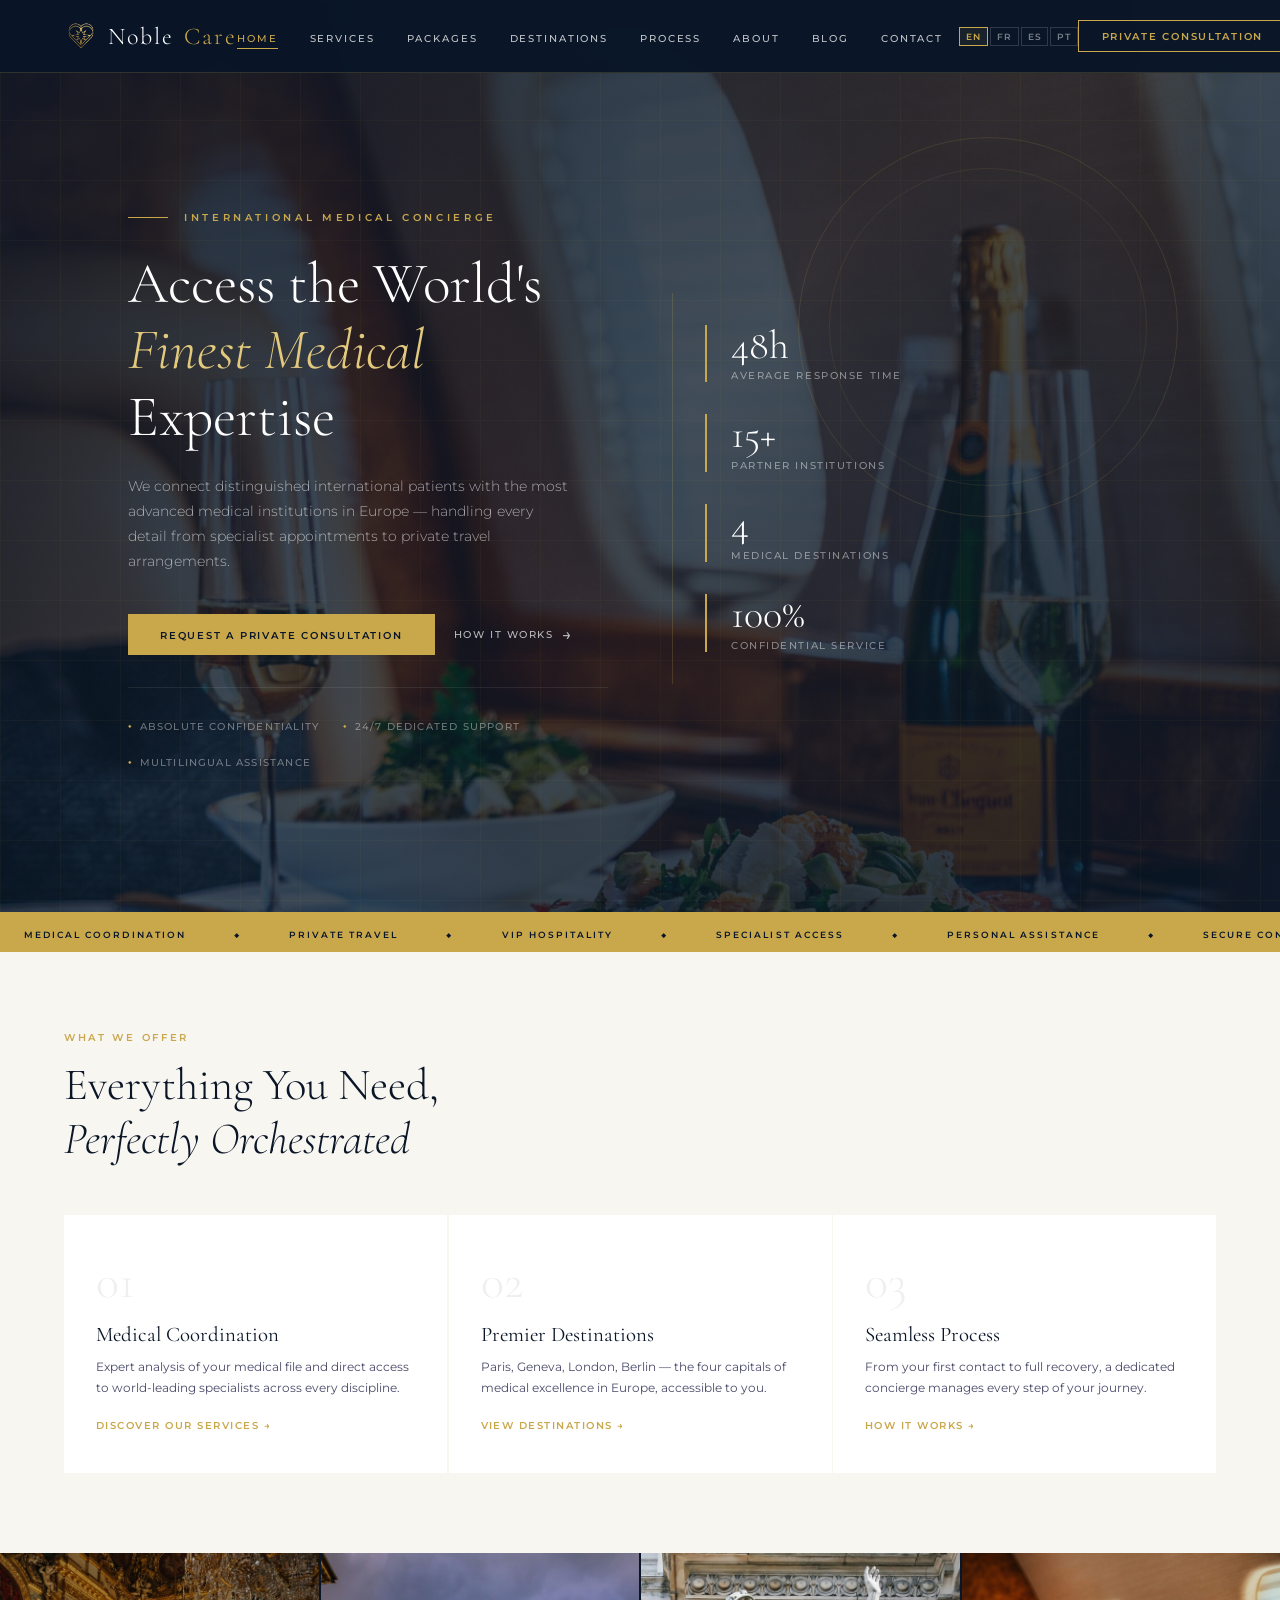
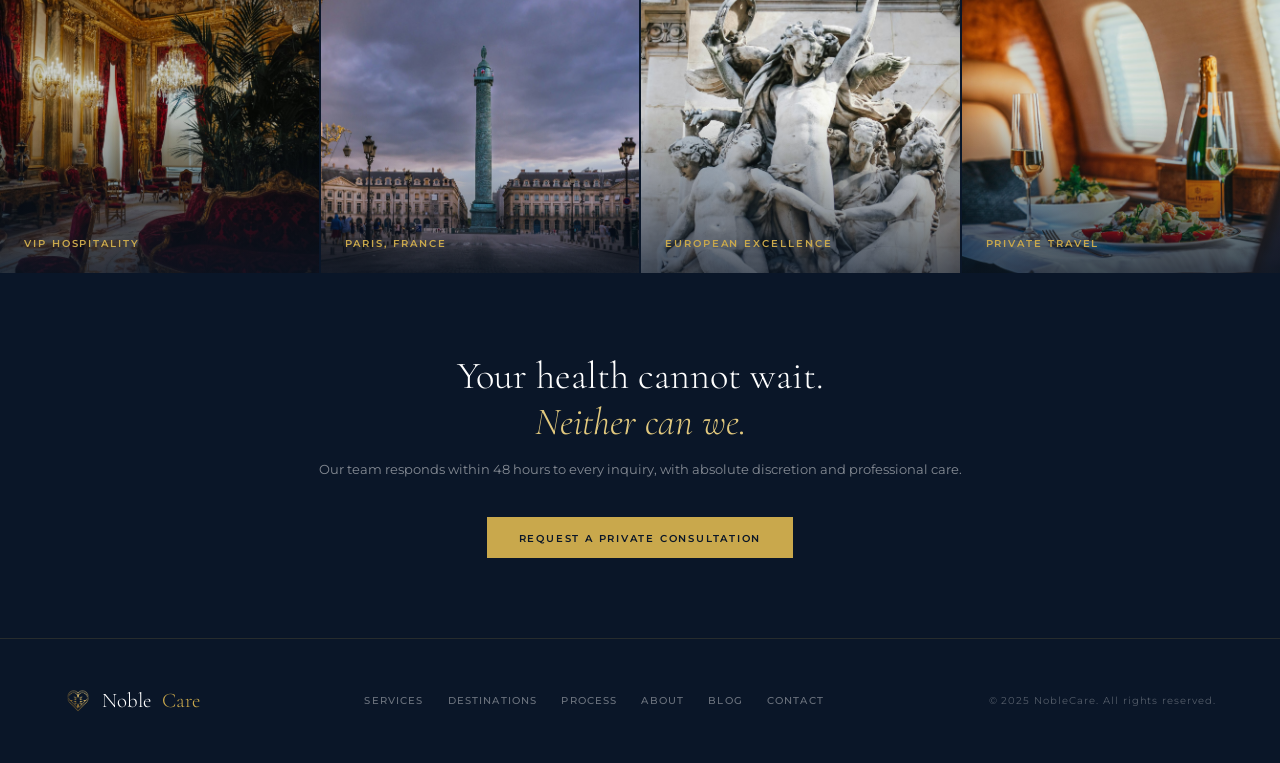
==== commit 6e94ad89: "Add files via upload" ====
--- a/index.html
+++ b/index.html
@@ -8,7 +8,6 @@
 <link rel="preconnect" href="https://fonts.gstatic.com" crossorigin>
 <link href="https://fonts.googleapis.com/css2?family=Cormorant+Garamond:ital,wght@0,300;0,400;0,500;1,300;1,400&family=Montserrat:wght@300;400;500;600&display=swap" rel="stylesheet">
 <link rel="stylesheet" href="style.css">
-<script src="lang.js"></script>
 <style>
   /* ── HERO ── */
   .hero {
@@ -123,6 +122,7 @@
   <ul class="nav-links">
     <li><a href="index.html" class="active"><span data-i18n="nav_home">Home</span></a></li>
     <li><a href="services.html"><span data-i18n="nav_services">Services</span></a></li>
+    <li><a href="pricing.html"><span data-i18n="nav_pricing">Packages</span></a></li>
     <li><a href="destinations.html"><span data-i18n="nav_destinations">Destinations</span></a></li>
     <li><a href="process.html"><span data-i18n="nav_process">Process</span></a></li>
     <li><a href="about.html"><span data-i18n="nav_about">About</span></a></li>
@@ -143,6 +143,7 @@
 <div class="mobile-nav" id="mobileNav">
   <a href="index.html" class="active"><span data-i18n="nav_home">Home</span></a>
   <a href="services.html" ><span data-i18n="nav_services">Services</span></a>
+  <a href="pricing.html"><span data-i18n="nav_pricing">Packages</span></a>
   <a href="destinations.html" ><span data-i18n="nav_destinations">Destinations</span></a>
   <a href="process.html" ><span data-i18n="nav_process">Process</span></a>
   <a href="about.html" ><span data-i18n="nav_about">About</span></a>
@@ -192,25 +193,25 @@
 <section class="overview">
   <div class="container">
     <p class="section-tag" data-i18n="overview_tag">What We Offer</p>
-    <h2 class="section-title">Everything You Need,<br><em>Perfectly Orchestrated</em></h2>
+    <h2 class="section-title"><span data-i18n="overview_h2_1">Everything You Need,</span><br><em data-i18n="overview_h2_2">Perfectly Orchestrated</em></h2>
     <div class="overview-grid">
       <a href="services.html" class="ov-card fade-up">
         <div class="ov-num">01</div>
-        <div class="ov-title">Medical Coordination</div>
-        <p class="ov-text">Expert analysis of your medical file and direct access to world-leading specialists across every discipline.</p>
-        <span class="ov-link">Discover our services →</span>
+        <div class="ov-title" data-i18n="ov1_title">Medical Coordination</div>
+        <p class="ov-text" data-i18n="ov1_text">Expert analysis of your medical file and direct access to world-leading specialists across every discipline.</p>
+        <span class="ov-link" data-i18n="ov1_link">Discover our services →</span>
       </a>
       <a href="destinations.html" class="ov-card fade-up">
         <div class="ov-num">02</div>
-        <div class="ov-title">Premier Destinations</div>
-        <p class="ov-text">Paris, Geneva, London, Berlin — the four capitals of medical excellence in Europe, accessible to you.</p>
-        <span class="ov-link">View destinations →</span>
+        <div class="ov-title" data-i18n="ov2_title">Premier Destinations</div>
+        <p class="ov-text" data-i18n="ov2_text">Paris, Geneva, London, Berlin — the four capitals of medical excellence in Europe, accessible to you.</p>
+        <span class="ov-link" data-i18n="ov2_link">View destinations →</span>
       </a>
       <a href="process.html" class="ov-card fade-up">
         <div class="ov-num">03</div>
-        <div class="ov-title">Seamless Process</div>
-        <p class="ov-text">From your first contact to full recovery, a dedicated concierge manages every step of your journey.</p>
-        <span class="ov-link">How it works →</span>
+        <div class="ov-title" data-i18n="ov3_title">Seamless Process</div>
+        <p class="ov-text" data-i18n="ov3_text">From your first contact to full recovery, a dedicated concierge manages every step of your journey.</p>
+        <span class="ov-link" data-i18n="ov3_link">How it works →</span>
       </a>
     </div>
   </div>
@@ -250,9 +251,9 @@
 <!-- CTA -->
 <div class="cta-banner">
   <div class="container" style="max-width:700px;">
-    <h2><span data-i18n="cta_title1">Your health cannot wait.</span><br><em data-i18n="cta_title2">Neither can we.</em></h2>
+    <h2><span data-i18n="cta_h2_1">Your health cannot wait.</span><br><em data-i18n="cta_h2_2">Neither can we.</em></h2>
     <p data-i18n="cta_p">Our team responds within 48 hours to every inquiry, with absolute discretion and professional care.</p>
-    <a href="contact.html" class="btn-primary">Request a Private Consultation</a>
+    <a href="contact.html" class="btn-primary" data-i18n="cta_btn">Request a Private Consultation</a>
   </div>
 </div>
 
@@ -279,73 +280,61 @@
 
 
 <script>
-document.addEventListener('DOMContentLoaded', function() {
-  var toggle = document.getElementById('menuToggle');
-  var menu   = document.getElementById('mobileNav');
-  if (!toggle || !menu) return;
-
-  var isOpen = false;
-
-  menu.style.display  = 'none';
-  menu.style.opacity  = '0';
-  menu.style.transition = 'opacity 0.25s ease';
-
-  function openMenu() {
-    isOpen = true;
-    menu.style.display = 'flex';
-    requestAnimationFrame(function() {
-      menu.style.opacity = '1';
+(function(){
+  var T={"en":{"nav_home":"Home","nav_services":"Services","nav_destinations":"Destinations","nav_process":"Process","nav_about":"About","nav_blog":"Blog","nav_contact":"Contact","nav_cta":"Private Consultation","hero_eyebrow":"International Medical Concierge","hero_h1_1":"Access the World's","hero_h1_2":"Finest Medical","hero_h1_3":"Expertise","hero_p":"We connect distinguished international patients with the most advanced medical institutions in Europe — handling every detail from specialist appointments to private travel arrangements.","hero_btn":"Request a Private Consultation","hero_btn2":"How it works","badge1":"Absolute Confidentiality","badge2":"24/7 Dedicated Support","badge3":"Multilingual Assistance","stat1_label":"Average response time","stat2_label":"Partner institutions","stat3_label":"Medical destinations","stat4_label":"Confidential service","overview_tag":"What We Offer","overview_h2_1":"Everything You Need,","overview_h2_2":"Perfectly Orchestrated","ov1_title":"Medical Coordination","ov1_text":"Expert analysis of your medical file and direct access to world-leading specialists across every discipline.","ov1_link":"Discover our services →","ov2_title":"Premier Destinations","ov2_text":"Paris, Geneva, London, Berlin — the four capitals of medical excellence in Europe, accessible to you.","ov2_link":"View destinations →","ov3_title":"Seamless Process","ov3_text":"From your first contact to full recovery, a dedicated concierge manages every step of your journey.","ov3_link":"How it works →","cta_h2_1":"Your health cannot wait.","cta_h2_2":"Neither can we.","cta_p":"Our team responds within 48 hours to every inquiry, with absolute discretion and professional care.","cta_btn":"Request a Private Consultation","gal1":"VIP Hospitality","gal2":"Paris, France","gal3":"European Excellence","gal4":"Private Travel","footer_copy":"© 2025 NobleCare. All rights reserved.","svc_eyebrow":"Our Services","svc_h1_1":"A Complete Suite of","svc_h1_2":"Premium Medical Services","svc_tag":"What We Offer","svc_h2_1":"Every Aspect of Your Journey,","svc_h2_2":"Perfectly Managed","svc_sub":"From your first contact to full recovery, our team orchestrates each detail with precision and discretion.","svc1_title":"Medical Coordination","svc2_title":"Travel & Logistics","svc3_title":"Personal Assistance","svc4_title":"VIP Services","price_tag":"Concierge Fee","price_h2_1":"Transparent,","price_h2_2":"All-Inclusive Pricing","price_label":"Base Concierge Fee","price_period":"per case — excluding medical & travel costs","price_desc":"Our concierge fee covers the full coordination service: medical file analysis, specialist identification, appointment scheduling, and logistical management.","price_btn":"Request a Detailed Quote","dest_eyebrow":"Medical Destinations","dest_h1_1":"Europe's Premier","dest_h1_2":"Medical Cities","dest_tag":"4 Destinations","dest_h2_1":"The World's Most Advanced","dest_h2_2":"Medical Centres","dest_sub":"We partner exclusively with the highest-ranked institutions in Europe, selected for clinical excellence, research innovation, and experience with international patients.","dest_cta_tag":"Not Sure Which Destination?","dest_cta_h2_1":"We Will Recommend","dest_cta_h2_2":"The Right Choice","dest_cta_p":"Share your medical situation and we will identify the hospital and city best suited to your condition.","dest_cta_btn":"Get a Recommendation","proc_eyebrow":"How It Works","proc_h1_1":"Your Journey in","proc_h1_2":"Five Steps","proc_tag":"The NobleCare Process","proc_h2_1":"From First Contact","proc_h2_2":"to Full Recovery","proc_sub":"We manage every aspect of your medical journey so that you and your family can focus on what matters most — your health.","step1_tag":"Initial Contact","step1_title":"You Reach Out","step1_desc":"The process begins the moment you contact us. You will be assigned a dedicated case manager within 24 hours.","step2_tag":"Medical Review","step2_title":"We Analyse Your Case","step2_desc":"Your medical file is reviewed by our network of partner specialists. We identify the most appropriate institution.","step3_tag":"Personalised Proposal","step3_title":"Your Complete Plan","step3_desc":"We present a comprehensive plan covering the recommended hospital, specialist, treatment pathway, travel schedule, and complete cost estimate.","step4_tag":"Full Organisation","step4_title":"We Handle Everything","step4_desc":"We manage the entire operation: medical visa, flights, private transfers, hotel or hospital suite booking.","step5_tag":"On-Site Accompaniment","step5_title":"We Are With You","step5_desc":"From the moment you land, your personal concierge is at your side for every appointment and consultation.","proc_ready_tag":"Ready to Begin?","proc_ready_h2_1":"Start Your Journey","proc_ready_h2_2":"Today","proc_ready_p":"Submit your medical file securely and receive your personalised treatment plan within 48 hours.","proc_ready_btn1":"Request a Consultation","proc_ready_btn2":"View Our Services","about_eyebrow":"About NobleCare","about_h1_1":"Trusted by the World's","about_h1_2":"Most Discerning Families","about_mission_tag":"Our Mission","about_mission_h2_1":"When Health Cannot Wait,","about_mission_h2_2":"Every Detail Matters","about_values_tag":"Our Values","about_values_h2_1":"The Principles That","about_values_h2_2":"Guide Everything We Do","val1_title":"Excellence Without Compromise","val2_title":"Absolute Confidentiality","val3_title":"Genuine Human Care","testi_tag":"Client Testimonials","testi_h2_1":"Words from Those","testi_h2_2":"We Have Served","contact_eyebrow":"Contact Us","contact_h1_1":"Request a","contact_h1_2":"Private Consultation","contact_tag":"Get in Touch","contact_h2_1":"We Are Here","contact_h2_2":"For You","contact_p1":"All inquiries are handled with absolute discretion. Our team will respond within 48 hours to discuss your situation and how we can best assist you and your family.","contact_p2":"Whether you have an urgent medical need or are simply exploring options, there is no obligation. Your first consultation is entirely confidential and free of charge.","contact_email_label":"Secure Email","contact_wa_label":"WhatsApp","contact_phone_label":"Private Line","form_title":"Private Consultation Request","form_sub":"All information is treated in strict confidence.","form_lock":"🔒 Your data is never shared with third parties.","form_fname":"First Name *","form_lname":"Last Name *","form_email":"Email Address *","form_phone":"Phone / WhatsApp","form_country":"Country of Residence *","form_country_default":"Select your country","form_specialty":"Medical Specialty Required *","form_specialty_default":"Select a specialty","form_dest":"Preferred Destination","form_dest_default":"No preference — recommend the best","form_message":"Brief Description","form_submit":"Submit Consultation Request →","blog_eyebrow":"Medical Insights","blog_h1_1":"Expert Guides for","blog_h1_2":"International Patients","newsletter_h2_1":"Stay","newsletter_h2_2":"Informed","newsletter_p":"Receive our expert guides on medical travel, European healthcare, and patient rights.","newsletter_btn":"Subscribe","about_p1":"NobleCare was founded on a simple but powerful conviction: that access to the world's finest medical care should never be limited by geography, administration, or complexity.","about_p2":"We act as a trusted intermediary — part medical coordinator, part travel expert, part personal advisor — guiding our clients through every step of an international medical journey with precision, warmth, and absolute discretion.","about_p3":"Our network spans the finest hospitals in Paris, Geneva, London, and Berlin, with direct relationships with specialists across oncology, cardiology, neurology, rare diseases, and complex surgery.","about_p4":"From the first contact to the journey home, NobleCare is with you.","about_pull":"\"We bridge the distance between your family and the best specialists on the planet.\"","banner_quote":"\"The finest medical care in the world, delivered with the warmth and discretion your family deserves.\"","aside1_label":"Average first response","aside1_text":"Every inquiry receives a personalised response from a dedicated case manager within 48 hours.","aside2_label":"Partner institutions","aside2_text":"We maintain direct working relationships with leading hospitals and private clinics across Europe.","aside3_label":"Languages spoken","aside3_text":"Full service in English, French, and Arabic — with certified medical interpreters available on-site.","aside4_label":"Confidential by design","aside4_text":"Every case is handled under strict professional confidentiality. Your identity and medical information are never shared without consent.","val1_text":"We partner exclusively with institutions ranked among the world's finest. Our standards are uncompromising because our clients deserve nothing less.","val2_text":"Every case is handled under strict non-disclosure. We never share a client's identity or medical information without explicit consent.","val3_text":"Behind every case is a family facing uncertainty. We approach every client with the warmth, empathy, and personal attention that a medical journey demands.","testi1_text":"Exceptional support throughout my treatment in Paris. The team managed everything, allowing me to focus entirely on my recovery. A truly extraordinary service.","testi2_text":"Discreet, professional, and extremely efficient. We were in Geneva within 72 hours of our first contact. The level of care and attention was unlike anything we had experienced.","testi3_text":"NobleCare transformed what could have been a deeply stressful experience into one that felt managed, dignified, and reassuring at every stage.","testi1_author":"Anonymous Patient","testi2_author":"Family Office Client","testi3_author":"Senior Executive","svc1_desc":"Expert analysis of your medical file and direct access to world-leading specialists across every discipline. We identify the right institution and the right expert for your exact condition.","svc2_desc":"Seamless international travel arrangements including medical visa procurement, private aviation coordination, and premium accommodation.","svc3_desc":"A dedicated personal assistant accompanies you throughout your entire medical journey, ensuring clear communication and seamless coordination at every step.","svc4_desc":"The highest standard of private care and security for clients who require complete discretion and an uncompromising level of personal comfort.","step1_desc_long":"The process begins the moment you contact us. You will be assigned a dedicated case manager within 24 hours. We collect your medical records, analyses, and imaging in a fully encrypted environment.","step2_desc_long":"Your medical file is reviewed by our network of partner specialists. We assess all treatment options, identify the most appropriate institution, and estimate realistic timelines.","step3_desc_long":"We present you with a comprehensive, fully itemised plan covering the recommended hospital, specialist, treatment pathway, travel schedule, and complete cost estimate.","step4_desc_long":"Upon your approval, we manage the entire logistical operation: medical visa, international flights, private transfers, hotel or hospital suite booking.","step5_desc_long":"From the moment you land, your personal concierge is at your side. We escort you through every appointment, translate every consultation, and manage every administrative detail.","dest_paris_tag":"France — Western Europe","dest_geneva_tag":"Switzerland — Central Europe","dest_london_tag":"United Kingdom — Northern Europe","dest_berlin_tag":"Germany — Central Europe","dest_paris_desc":"Paris hosts some of the world's most renowned cancer centres and neurological institutes, while leading private clinics offer VIP-grade care with rapid access to the country's finest specialists.","dest_geneva_desc":"Geneva is synonymous with world-class private medicine, offering complete discretion and a tradition of excellence in medical hospitality.","dest_london_desc":"London's medical ecosystem combines world-class NHS teaching hospitals with an extensive network of elite private hospitals, excelling in complex cardiac surgery and transplant medicine.","dest_berlin_desc":"Germany leads the world in orthopaedic surgery and advanced diagnostics. Berlin's university medical centres offer some of Europe's fastest turnaround times for complex diagnostics.","nav_pricing":"Packages","pkg_eyebrow":"Our Packages","pkg_h1_1":"Choose the Level of Care","pkg_h1_2":"That Suits You","pkg_m1":"Essential Medical","pkg_m2":"Executive Care","pkg_m3":"Sovereign Care","pkg_tag":"3 Packages","pkg_h2_1":"Exceptional Care,","pkg_h2_2":"Three Levels of Excellence","pkg_sub":"Every NobleCare package includes access to Europe's finest medical institutions. The difference lies in the level of personalisation, comfort, and exclusivity we provide around your care.","pkg1_badge":"Essential","pkg1_eyebrow":"Foundation Package","pkg1_name":"Essential Medical","pkg_per_case":"per case, all-inclusive","pkg1_desc":"A streamlined yet effective medical coordination service for clients who want the best European care without the full luxury accompaniment. Efficient, professional, and discreet.","pkg_includes":"What's included","pkg1_f1":"Complete medical file analysis & specialist identification","pkg1_f2":"Priority appointment scheduling at top European hospitals","pkg1_f3":"Medical visa procurement & administrative support","pkg1_f4":"Airport–hospital private vehicle transfers","pkg1_f5":"Business or first class flights coordination","pkg1_f6":"4-star hotel accommodation","pkg1_f7":"Minimum administrative assistance throughout the stay","pkg_select":"Request This Package","pkg2_badge":"Executive","pkg2_eyebrow":"Premium Package","pkg2_name":"Executive Care","pkg_popular":"Most Popular","pkg2_desc":"A fully comprehensive premium service. Everything in Essential, elevated with 24/7 personal accompaniment, 5-star accommodation, private driver, and full post-operative coordination.","pkg_everything":"Everything in Essential, plus","pkg2_f1":"24/7 dedicated personal assistant throughout the stay","pkg2_f2":"5-star hotel or premium hospital suite","pkg2_f3":"Private chauffeur available for the entire stay","pkg2_f4":"Personal interpreter for all medical consultations","pkg2_f5":"Dietary meal adaptation upon request","pkg2_f6":"Full post-operative care coordination","pkg2_f7":"Cultural visits & leisure activities on request","pkg3_badge":"Sovereign","pkg3_eyebrow":"Ultra-Luxury Package","pkg3_name":"Sovereign Care","pkg3_price":"From €150,000","pkg3_price_sub":"fully bespoke — tailored to your needs","pkg3_desc":"The ultimate ultra-luxury, zero-compromise experience. Every detail is curated to the highest standard. No waiting, no friction — only the finest care and the most exclusive service in the world.","pkg_sovereign_inc":"Everything in Executive, plus","pkg3_f1":"Private jet or limousine transport","pkg3_f2":"Palace or international prestige hotel stay","pkg3_f3":"Personal bodyguard security detail if required","pkg3_f4":"Priority access to the world's most renowned specialists","pkg3_f5":"Private chef, spa care & exclusive activities","pkg3_f6":"Full family logistics management","pkg3_f7":"Personalised remote follow-up after return home","pkg3_cta":"Request a Bespoke Quote","tag_exclusive":"Exclusive","tag_unique":"Unique","g1":"Absolute confidentiality","g2":"Response within 48 hours","g3":"Multilingual support","g4":"Zero waiting policy","note_title1":"Not sure which package","note_title2":"is right for you?","note_text":"Every situation is unique. Our team will review your medical file and personal requirements to recommend the package that best meets your needs — at no obligation.","note_btn":"Request a Free Consultation"},"fr":{"nav_home":"Accueil","nav_services":"Services","nav_destinations":"Destinations","nav_process":"Processus","nav_about":"À propos","nav_blog":"Blog","nav_contact":"Contact","nav_cta":"Consultation Privée","hero_eyebrow":"Conciergerie Médicale Internationale","hero_h1_1":"Accédez aux Meilleurs","hero_h1_2":"Experts Médicaux","hero_h1_3":"du Monde","hero_p":"Nous mettons en relation des patients internationaux de haut standing avec les institutions médicales les plus avancées d'Europe — en gérant chaque détail, des rendez-vous spécialisés aux arrangements de voyage privé.","hero_btn":"Demander une Consultation Privée","hero_btn2":"Comment ça marche","badge1":"Confidentialité Absolue","badge2":"Support Dédié 24h/24","badge3":"Assistance Multilingue","stat1_label":"Temps de réponse moyen","stat2_label":"Institutions partenaires","stat3_label":"Destinations médicales","stat4_label":"Service confidentiel","overview_tag":"Nos Offres","overview_h2_1":"Tout ce dont vous avez besoin,","overview_h2_2":"Parfaitement Orchestré","ov1_title":"Coordination Médicale","ov1_text":"Analyse experte de votre dossier et accès direct aux meilleurs spécialistes mondiaux.","ov1_link":"Découvrir nos services →","ov2_title":"Destinations Phares","ov2_text":"Paris, Genève, Londres, Berlin — les quatre capitales de l'excellence médicale en Europe.","ov2_link":"Voir les destinations →","ov3_title":"Processus Fluide","ov3_text":"Du premier contact jusqu'à la guérison complète, un concierge dédié gère chaque étape.","ov3_link":"Comment ça marche →","cta_h2_1":"Votre santé n'attend pas.","cta_h2_2":"Nous non plus.","cta_p":"Notre équipe répond sous 48 heures à chaque demande, avec une discrétion absolue et un soin professionnel.","cta_btn":"Demander une Consultation Privée","gal1":"Hospitalité VIP","gal2":"Paris, France","gal3":"Excellence Européenne","gal4":"Voyage Privé","footer_copy":"© 2025 NobleCare. Tous droits réservés.","svc_eyebrow":"Nos Services","svc_h1_1":"Une Suite Complète de","svc_h1_2":"Services Médicaux Premium","svc_tag":"Ce Que Nous Offrons","svc_h2_1":"Chaque Aspect de Votre Parcours,","svc_h2_2":"Parfaitement Géré","svc_sub":"Du premier contact jusqu'à la guérison, notre équipe orchestre chaque détail avec précision et discrétion.","svc1_title":"Coordination Médicale","svc2_title":"Voyage & Logistique","svc3_title":"Assistance Personnelle","svc4_title":"Services VIP","price_tag":"Frais de Conciergerie","price_h2_1":"Tarification Transparente,","price_h2_2":"Tout Compris","price_label":"Frais de Base","price_period":"par dossier — hors frais médicaux et de voyage","price_desc":"Nos frais couvrent l'intégralité du service : analyse du dossier, identification du spécialiste, prise de rendez-vous et gestion logistique.","price_btn":"Demander un Devis Détaillé","dest_eyebrow":"Destinations Médicales","dest_h1_1":"Les Premières Villes","dest_h1_2":"Médicales d'Europe","dest_tag":"4 Destinations","dest_h2_1":"Les Centres Médicaux","dest_h2_2":"les Plus Avancés du Monde","dest_sub":"Nous collaborons exclusivement avec les institutions les mieux classées d'Europe, sélectionnées pour leur excellence clinique et leur expérience avec les patients internationaux.","dest_cta_tag":"Pas sûr de la destination ?","dest_cta_h2_1":"Nous Recommanderons","dest_cta_h2_2":"Le Bon Choix","dest_cta_p":"Partagez votre situation médicale et nous identifierons l'hôpital et la ville les mieux adaptés.","dest_cta_btn":"Obtenir une Recommandation","proc_eyebrow":"Comment Ça Marche","proc_h1_1":"Votre Parcours en","proc_h1_2":"Cinq Étapes","proc_tag":"Le Processus NobleCare","proc_h2_1":"Du Premier Contact","proc_h2_2":"à la Guérison Complète","proc_sub":"Nous gérons chaque aspect de votre parcours médical afin que vous et votre famille puissiez vous concentrer sur votre santé.","step1_tag":"Contact Initial","step1_title":"Vous Nous Contactez","step1_desc":"Le processus commence dès que vous nous contactez. Un gestionnaire dédié vous sera attribué sous 24 heures.","step2_tag":"Analyse Médicale","step2_title":"Nous Analysons Votre Dossier","step2_desc":"Votre dossier médical est examiné par notre réseau de spécialistes partenaires. Nous identifions l'institution la plus appropriée.","step3_tag":"Proposition Personnalisée","step3_title":"Votre Plan Complet","step3_desc":"Nous vous présentons un plan complet couvrant l'hôpital recommandé, le spécialiste, le parcours de traitement et l'estimation des coûts.","step4_tag":"Organisation Complète","step4_title":"Nous Gérons Tout","step4_desc":"Nous gérons l'intégralité de l'opération : visa médical, vols, transferts privés et réservation de l'hébergement.","step5_tag":"Accompagnement Sur Place","step5_title":"Nous Sommes à Vos Côtés","step5_desc":"Dès votre arrivée, votre concierge personnel vous accompagne à chaque rendez-vous et traduit chaque consultation.","proc_ready_tag":"Prêt à Commencer ?","proc_ready_h2_1":"Démarrez Votre Parcours","proc_ready_h2_2":"Aujourd'hui","proc_ready_p":"Soumettez votre dossier médical et recevez votre plan de traitement personnalisé sous 48 heures.","proc_ready_btn1":"Demander une Consultation","proc_ready_btn2":"Voir Nos Services","about_eyebrow":"À Propos de NobleCare","about_h1_1":"Choisi par les Familles","about_h1_2":"les Plus Exigeantes du Monde","about_mission_tag":"Notre Mission","about_mission_h2_1":"Quand la Santé N'attend Pas,","about_mission_h2_2":"Chaque Détail Compte","about_values_tag":"Nos Valeurs","about_values_h2_1":"Les Principes qui","about_values_h2_2":"Guident Tout ce que Nous Faisons","val1_title":"Excellence Sans Compromis","val2_title":"Confidentialité Absolue","val3_title":"Soin Humain Authentique","testi_tag":"Témoignages Clients","testi_h2_1":"Les Mots de Ceux","testi_h2_2":"que Nous Avons Servis","contact_eyebrow":"Contactez-Nous","contact_h1_1":"Demander une","contact_h1_2":"Consultation Privée","contact_tag":"Prenez Contact","contact_h2_1":"Nous Sommes","contact_h2_2":"Là Pour Vous","contact_p1":"Toutes les demandes sont traitées avec une discrétion absolue. Notre équipe répondra sous 48 heures.","contact_p2":"Il n'y a aucune obligation. Votre première consultation est entièrement confidentielle et gratuite.","contact_email_label":"Email Sécurisé","contact_wa_label":"WhatsApp","contact_phone_label":"Ligne Privée","form_title":"Demande de Consultation Privée","form_sub":"Toutes les informations sont traitées en toute confidentialité.","form_lock":"🔒 Vos données ne sont jamais partagées avec des tiers.","form_fname":"Prénom *","form_lname":"Nom *","form_email":"Adresse Email *","form_phone":"Téléphone / WhatsApp","form_country":"Pays de Résidence *","form_country_default":"Sélectionnez votre pays","form_specialty":"Spécialité Médicale Requise *","form_specialty_default":"Sélectionnez une spécialité","form_dest":"Destination Préférée","form_dest_default":"Pas de préférence — recommandez le mieux","form_message":"Brève Description","form_submit":"Envoyer la Demande →","blog_eyebrow":"Guides Médicaux","blog_h1_1":"Guides d'Experts pour","blog_h1_2":"Patients Internationaux","newsletter_h2_1":"Restez","newsletter_h2_2":"Informé","newsletter_p":"Recevez nos guides sur le voyage médical et la santé européenne.","newsletter_btn":"S'abonner","about_p1":"NobleCare a été fondé sur une conviction simple mais puissante : l'accès aux meilleurs soins médicaux ne devrait jamais être limité par la géographie ou la complexité administrative.","about_p2":"Nous agissons comme un intermédiaire de confiance — coordinateur médical, expert en voyage et conseiller personnel — guidant nos clients à chaque étape avec précision et discrétion absolue.","about_p3":"Notre réseau couvre les meilleurs hôpitaux de Paris, Genève, Londres et Berlin, avec des relations directes avec des spécialistes en oncologie, cardiologie et neurologie.","about_p4":"Du premier contact jusqu'au retour à la maison, NobleCare est à vos côtés.","about_pull":"\"Nous comblons la distance entre votre famille et les meilleurs spécialistes de la planète.\"","banner_quote":"\"Les meilleurs soins médicaux au monde, délivrés avec la chaleur et la discrétion que votre famille mérite.\"","aside1_label":"Première réponse","aside1_text":"Chaque demande reçoit une réponse personnalisée d'un gestionnaire dédié sous 48 heures.","aside2_label":"Institutions partenaires","aside2_text":"Nous maintenons des relations directes avec les meilleurs hôpitaux et cliniques privées d'Europe.","aside3_label":"Langues parlées","aside3_text":"Service complet en anglais, français et arabe — avec des interprètes médicaux certifiés disponibles sur place.","aside4_label":"Confidentialité totale","aside4_text":"Chaque dossier est traité sous stricte confidentialité. Votre identité n'est jamais partagée sans consentement.","val1_text":"Nous collaborons exclusivement avec les institutions les mieux classées au monde. Nos standards sont sans compromis car nos clients ne méritent rien de moins.","val2_text":"Chaque dossier est traité sous strict accord de non-divulgation. Nous ne partageons jamais l'identité d'un client sans son consentement explicite.","val3_text":"Derrière chaque dossier se trouve une famille face à l'incertitude. Nous approchons chaque client avec la chaleur et l'empathie qu'un parcours médical exige.","testi1_text":"Un soutien exceptionnel tout au long de mon traitement à Paris. L'équipe a tout géré, me permettant de me concentrer sur ma guérison. Un service vraiment extraordinaire.","testi2_text":"Discret, professionnel et extrêmement efficace. Nous étions à Genève dans les 72 heures. Le niveau de soin était incomparable.","testi3_text":"NobleCare a transformé ce qui aurait pu être une expérience stressante en quelque chose de géré, digne et rassurant à chaque étape.","testi1_author":"Patient Anonyme","testi2_author":"Client Family Office","testi3_author":"Cadre Supérieur","svc1_desc":"Analyse experte de votre dossier médical et accès direct aux meilleurs spécialistes mondiaux. Nous identifions l'institution et l'expert adaptés à votre condition exacte.","svc2_desc":"Organisation complète du voyage international incluant l'obtention du visa médical, la coordination de l'aviation privée et l'hébergement haut de gamme.","svc3_desc":"Un assistant personnel dédié vous accompagne tout au long de votre parcours médical, assurant une communication claire à chaque étape.","svc4_desc":"Le plus haut standard de soins privés et de sécurité pour les clients qui exigent une discrétion totale et un niveau de confort incomparable.","step1_desc_long":"Le processus commence dès que vous nous contactez. Un gestionnaire dédié vous sera attribué sous 24 heures.","step2_desc_long":"Votre dossier est examiné par notre réseau de spécialistes. Nous évaluons toutes les options et identifions l'institution la plus appropriée.","step3_desc_long":"Nous vous présentons un plan complet couvrant l'hôpital, le spécialiste, le parcours de traitement et l'estimation des coûts.","step4_desc_long":"Nous gérons l'intégralité de l'opération : visa médical, vols, transferts privés et réservation de l'hébergement.","step5_desc_long":"Dès votre arrivée, votre concierge personnel vous accompagne à chaque rendez-vous et traduit chaque consultation.","dest_paris_tag":"France — Europe de l'Ouest","dest_geneva_tag":"Suisse — Europe Centrale","dest_london_tag":"Royaume-Uni — Europe du Nord","dest_berlin_tag":"Allemagne — Europe Centrale","dest_paris_desc":"Paris abrite certains des centres anticancéreux les plus réputés au monde. Les cliniques privées offrent des soins VIP avec un accès rapide aux meilleurs spécialistes.","dest_geneva_desc":"Genève est synonyme de médecine privée de classe mondiale, offrant une discrétion totale et une tradition d'excellence dans l'hospitalité médicale.","dest_london_desc":"Londres combine des hôpitaux universitaires de renommée mondiale avec un vaste réseau d'hôpitaux privés d'élite, excellant en chirurgie cardiaque complexe.","dest_berlin_desc":"L'Allemagne est leader mondial en chirurgie orthopédique. Les centres médicaux de Berlin offrent certains des délais de diagnostic les plus rapides d'Europe.","nav_pricing":"Packages","pkg_eyebrow":"Nos Packages","pkg_h1_1":"Choisissez le Niveau de Soin","pkg_h1_2":"Qui Vous Convient","pkg_m1":"Essential Medical","pkg_m2":"Executive Care","pkg_m3":"Sovereign Care","pkg_tag":"3 Packages","pkg_h2_1":"Des Soins Exceptionnels,","pkg_h2_2":"Trois Niveaux d'Excellence","pkg_sub":"Chaque package NobleCare inclut l'accès aux meilleures institutions médicales d'Europe. La différence réside dans le niveau de personnalisation, de confort et d'exclusivité.","pkg1_badge":"Essentiel","pkg1_eyebrow":"Package de Base","pkg1_name":"Essential Medical","pkg_per_case":"par dossier, tout compris","pkg1_desc":"Un service de coordination médicale simplifié mais efficace pour les clients souhaitant les meilleurs soins européens sans l'accompagnement luxe complet.","pkg_includes":"Ce qui est inclus","pkg1_f1":"Analyse complète du dossier médical et identification du spécialiste","pkg1_f2":"Prise de rendez-vous prioritaire dans les meilleurs hôpitaux européens","pkg1_f3":"Obtention du visa médical et soutien administratif","pkg1_f4":"Transferts privés aéroport–hôpital","pkg1_f5":"Coordination des vols en classe affaires ou première","pkg1_f6":"Hébergement en hôtel 4 étoiles","pkg1_f7":"Assistance administrative minimale tout au long du séjour","pkg_select":"Demander ce Package","pkg2_badge":"Exécutif","pkg2_eyebrow":"Package Premium","pkg2_name":"Executive Care","pkg_popular":"Le Plus Populaire","pkg2_desc":"Un service premium tout inclus. Tout ce qui est dans l'Essentiel, enrichi d'un accompagnement personnel 24h/24, d'un hébergement 5 étoiles et d'une coordination post-opératoire complète.","pkg_everything":"Tout ce qui est dans l'Essentiel, plus","pkg2_f1":"Assistant personnel dédié 24h/24 tout au long du séjour","pkg2_f2":"Hôtel 5 étoiles ou suite hospitalière premium","pkg2_f3":"Chauffeur privé disponible pendant tout le séjour","pkg2_f4":"Traducteur personnel pour toutes les consultations médicales","pkg2_f5":"Adaptation des repas selon les préférences alimentaires","pkg2_f6":"Coordination complète des soins post-opératoires","pkg2_f7":"Visites culturelles et activités de détente sur demande","pkg3_badge":"Souverain","pkg3_eyebrow":"Package Ultra-Luxe","pkg3_name":"Sovereign Care","pkg3_price":"À partir de 150 000 €","pkg3_price_sub":"entièrement sur-mesure — adapté à vos besoins","pkg3_desc":"L'expérience ultra-luxe par excellence, sans aucun compromis. Chaque détail est orchestré au plus haut standard. Zéro attente, zéro friction.","pkg_sovereign_inc":"Tout ce qui est dans l'Exécutif, plus","pkg3_f1":"Transport en jet privé ou limousine","pkg3_f2":"Séjour dans un palace ou hôtel de prestige international","pkg3_f3":"Sécurité personnelle avec bodyguards si nécessaire","pkg3_f4":"Accès prioritaire aux spécialistes les plus renommés au monde","pkg3_f5":"Chef privé, soins spa et activités exclusives","pkg3_f6":"Gestion complète de la logistique familiale","pkg3_f7":"Suivi personnalisé à distance après le retour","pkg3_cta":"Demander un Devis Sur-Mesure","tag_exclusive":"Exclusif","tag_unique":"Unique","g1":"Confidentialité absolue","g2":"Réponse sous 48 heures","g3":"Support multilingue","g4":"Politique zéro attente","note_title1":"Pas sûr du package","note_title2":"qui vous convient ?","note_text":"Chaque situation est unique. Notre équipe examinera votre dossier et vos besoins pour vous recommander le package le plus adapté — sans aucune obligation.","note_btn":"Demander une Consultation Gratuite"},"es":{"nav_home":"Inicio","nav_services":"Servicios","nav_destinations":"Destinos","nav_process":"Proceso","nav_about":"Nosotros","nav_blog":"Blog","nav_contact":"Contacto","nav_cta":"Consulta Privada","hero_eyebrow":"Conserjería Médica Internacional","hero_h1_1":"Acceda a la Mejor","hero_h1_2":"Experiencia Médica","hero_h1_3":"del Mundo","hero_p":"Conectamos a pacientes internacionales distinguidos con las instituciones médicas más avanzadas de Europa, gestionando cada detalle desde citas con especialistas hasta arreglos de viaje privado.","hero_btn":"Solicitar una Consulta Privada","hero_btn2":"Cómo funciona","badge1":"Confidencialidad Absoluta","badge2":"Soporte Dedicado 24/7","badge3":"Asistencia Multilingüe","stat1_label":"Tiempo de respuesta promedio","stat2_label":"Instituciones asociadas","stat3_label":"Destinos médicos","stat4_label":"Servicio confidencial","overview_tag":"Lo Que Ofrecemos","overview_h2_1":"Todo lo que necesita,","overview_h2_2":"Perfectamente Coordinado","ov1_title":"Coordinación Médica","ov1_text":"Análisis experto de su expediente y acceso directo a los mejores especialistas mundiales.","ov1_link":"Descubrir nuestros servicios →","ov2_title":"Destinos Principales","ov2_text":"París, Ginebra, Londres, Berlín — las cuatro capitales de la excelencia médica en Europa.","ov2_link":"Ver destinos →","ov3_title":"Proceso Sin Fricciones","ov3_text":"Desde el primer contacto hasta la recuperación completa, un conserje dedicado gestiona cada paso.","ov3_link":"Cómo funciona →","cta_h2_1":"Su salud no puede esperar.","cta_h2_2":"Nosotros tampoco.","cta_p":"Nuestro equipo responde en 48 horas a cada consulta, con discreción absoluta y cuidado profesional.","cta_btn":"Solicitar una Consulta Privada","gal1":"Hospitalidad VIP","gal2":"París, Francia","gal3":"Excelencia Europea","gal4":"Viaje Privado","footer_copy":"© 2025 NobleCare. Todos los derechos reservados.","svc_eyebrow":"Nuestros Servicios","svc_h1_1":"Una Suite Completa de","svc_h1_2":"Servicios Médicos Premium","svc_tag":"Lo Que Ofrecemos","svc_h2_1":"Cada Aspecto de Su Viaje,","svc_h2_2":"Perfectamente Gestionado","svc_sub":"Desde el primer contacto hasta la recuperación completa, nuestro equipo orquesta cada detalle.","svc1_title":"Coordinación Médica","svc2_title":"Viajes y Logística","svc3_title":"Asistencia Personal","svc4_title":"Servicios VIP","price_tag":"Tarifa de Conserjería","price_h2_1":"Precios Transparentes,","price_h2_2":"Todo Incluido","price_label":"Tarifa Base","price_period":"por caso — excluidos costos médicos y de viaje","price_desc":"Nuestra tarifa cubre el servicio completo: análisis, identificación del especialista, programación y gestión logística.","price_btn":"Solicitar una Cotización Detallada","dest_eyebrow":"Destinos Médicos","dest_h1_1":"Las Principales Ciudades","dest_h1_2":"Médicas de Europa","dest_tag":"4 Destinos","dest_h2_1":"Los Centros Médicos","dest_h2_2":"Más Avanzados del Mundo","dest_sub":"Colaboramos exclusivamente con las instituciones mejor clasificadas de Europa.","dest_cta_tag":"¿No está seguro del destino?","dest_cta_h2_1":"Le Recomendaremos","dest_cta_h2_2":"La Mejor Opción","dest_cta_p":"Comparta su situación médica y le identificaremos el hospital y la ciudad más adecuados.","dest_cta_btn":"Obtener una Recomendación","proc_eyebrow":"Cómo Funciona","proc_h1_1":"Su Viaje en","proc_h1_2":"Cinco Pasos","proc_tag":"El Proceso NobleCare","proc_h2_1":"Desde el Primer Contacto","proc_h2_2":"hasta la Recuperación Completa","proc_sub":"Gestionamos cada aspecto de su viaje médico para que usted y su familia puedan concentrarse en su salud.","step1_tag":"Contacto Inicial","step1_title":"Usted Nos Contacta","step1_desc":"El proceso comienza cuando nos contacta. Se le asignará un gestor de caso dedicado en 24 horas.","step2_tag":"Revisión Médica","step2_title":"Analizamos Su Caso","step2_desc":"Su expediente es revisado por nuestra red de especialistas. Identificamos la institución más apropiada.","step3_tag":"Propuesta Personalizada","step3_title":"Su Plan Completo","step3_desc":"Le presentamos un plan detallado con el hospital, el especialista, la ruta de tratamiento y los costos.","step4_tag":"Organización Total","step4_title":"Nos Encargamos de Todo","step4_desc":"Gestionamos visa médica, vuelos internacionales, traslados privados y reserva de alojamiento.","step5_tag":"Acompañamiento In Situ","step5_title":"Estamos Con Usted","step5_desc":"Desde el momento en que aterriza, su conserje personal está a su lado en cada cita y consulta.","proc_ready_tag":"¿Listo para Comenzar?","proc_ready_h2_1":"Inicie Su Viaje","proc_ready_h2_2":"Hoy","proc_ready_p":"Envíe su expediente médico y reciba su plan de tratamiento personalizado en 48 horas.","proc_ready_btn1":"Solicitar una Consulta","proc_ready_btn2":"Ver Nuestros Servicios","about_eyebrow":"Sobre NobleCare","about_h1_1":"La Confianza de las Famílias","about_h1_2":"Más Exigentes del Mundo","about_mission_tag":"Nuestra Misión","about_mission_h2_1":"Cuando la Salud No Puede Esperar,","about_mission_h2_2":"Cada Detalle Importa","about_values_tag":"Nuestros Valores","about_values_h2_1":"Los Principios que","about_values_h2_2":"Guían Todo lo que Hacemos","val1_title":"Excelencia Sin Compromisos","val2_title":"Confidencialidad Absoluta","val3_title":"Cuidado Humano Genuino","testi_tag":"Testimonios de Clientes","testi_h2_1":"Las Palabras de Aquellos","testi_h2_2":"a Quienes Hemos Servido","contact_eyebrow":"Contáctenos","contact_h1_1":"Solicitar una","contact_h1_2":"Consulta Privada","contact_tag":"Póngase en Contacto","contact_h2_1":"Estamos Aquí","contact_h2_2":"Para Usted","contact_p1":"Todas las consultas se manejan con absoluta discreción. Nuestro equipo responderá en 48 horas.","contact_p2":"No hay obligación. Su primera consulta es completamente confidencial y gratuita.","contact_email_label":"Correo Seguro","contact_wa_label":"WhatsApp","contact_phone_label":"Línea Privada","form_title":"Solicitud de Consulta Privada","form_sub":"Toda la información se trata con estricta confidencialidad.","form_lock":"🔒 Sus datos nunca se comparten con terceros.","form_fname":"Nombre *","form_lname":"Apellido *","form_email":"Dirección de Correo *","form_phone":"Teléfono / WhatsApp","form_country":"País de Residencia *","form_country_default":"Seleccione su país","form_specialty":"Especialidad Médica Requerida *","form_specialty_default":"Seleccione una especialidad","form_dest":"Destino Preferido","form_dest_default":"Sin preferencia — recomiende el mejor","form_message":"Breve Descripción","form_submit":"Enviar Solicitud →","blog_eyebrow":"Guías Médicas","blog_h1_1":"Guías de Expertos para","blog_h1_2":"Pacientes Internacionales","newsletter_h2_1":"Manténgase","newsletter_h2_2":"Informado","newsletter_p":"Reciba nuestras guías sobre viajes médicos y atención sanitaria europea.","newsletter_btn":"Suscribirse","about_p1":"NobleCare fue fundado con una convicción simple pero poderosa: el acceso a los mejores cuidados médicos nunca debe limitarse por la geografía o la complejidad administrativa.","about_p2":"Actuamos como un intermediario de confianza — coordinador médico, experto en viajes y asesor personal — guiando a nuestros clientes con precisión y absoluta discreción.","about_p3":"Nuestra red abarca los mejores hospitales de París, Ginebra, Londres y Berlín, con relaciones directas con especialistas en oncología, cardiología y neurología.","about_p4":"Desde el primer contacto hasta el regreso a casa, NobleCare está con usted.","about_pull":"\"Salvamos la distancia entre su familia y los mejores especialistas del planeta.\"","banner_quote":"\"La mejor atención médica del mundo, entregada con la calidez y la discreción que su familia merece.\"","aside1_label":"Primera respuesta","aside1_text":"Cada consulta recibe una respuesta personalizada de un gestor dedicado en 48 horas.","aside2_label":"Instituciones asociadas","aside2_text":"Mantenemos relaciones directas con los principales hospitales y clínicas privadas de Europa.","aside3_label":"Idiomas hablados","aside3_text":"Servicio completo en inglés, francés y árabe — con intérpretes médicos certificados disponibles in situ.","aside4_label":"Confidencialidad total","aside4_text":"Cada caso se maneja bajo estricta confidencialidad. Su identidad nunca se comparte sin consentimiento.","val1_text":"Colaboramos exclusivamente con instituciones clasificadas entre las mejores del mundo. Nuestros estándares son inquebrantables.","val2_text":"Cada caso se maneja bajo estricto acuerdo de no divulgación. Nunca compartimos la identidad sin consentimiento explícito.","val3_text":"Detrás de cada caso hay una familia ante la incertidumbre. Abordamos cada cliente con calidez y empatía.","testi1_text":"Apoyo excepcional durante mi tratamiento en París. El equipo gestionó todo, permitiéndome concentrarme en mi recuperación.","testi2_text":"Discreto, profesional y extremadamente eficiente. Estábamos en Ginebra a las 72 horas. El nivel de atención fue incomparable.","testi3_text":"NobleCare transformó lo que podría haber sido estresante en algo gestionado, digno y tranquilizador.","testi1_author":"Paciente Anónimo","testi2_author":"Cliente Family Office","testi3_author":"Ejecutivo Senior","svc1_desc":"Análisis experto de su expediente y acceso directo a los mejores especialistas mundiales. Identificamos la institución y el experto adecuados para su condición.","svc2_desc":"Arreglos de viaje internacional completos, incluyendo visa médica, coordinación de aviación privada y alojamiento premium.","svc3_desc":"Un asistente personal dedicado le acompaña durante todo su viaje médico, garantizando comunicación clara en cada etapa.","svc4_desc":"El más alto estándar de atención privada y seguridad para clientes que requieren total discreción.","step1_desc_long":"El proceso comienza cuando nos contacta. Se le asignará un gestor dedicado en 24 horas.","step2_desc_long":"Su expediente es revisado por nuestra red de especialistas. Identificamos la institución más apropiada.","step3_desc_long":"Le presentamos un plan completo con el hospital, el especialista, la ruta de tratamiento y los costos.","step4_desc_long":"Gestionamos visa médica, vuelos, traslados privados y reserva de alojamiento.","step5_desc_long":"Desde el momento en que aterriza, su conserje está a su lado en cada cita.","dest_paris_tag":"Francia — Europa Occidental","dest_geneva_tag":"Suiza — Europa Central","dest_london_tag":"Reino Unido — Europa del Norte","dest_berlin_tag":"Alemania — Europa Central","dest_paris_desc":"París alberga algunos de los centros oncológicos más renombrados del mundo, con clínicas privadas que ofrecen atención VIP.","dest_geneva_desc":"Ginebra es sinónimo de medicina privada de clase mundial, ofreciendo discreción total y excelencia en hospitalidad médica.","dest_london_desc":"Londres combina hospitales universitarios de renombre con hospitales privados de élite, destacando en cirugía cardíaca compleja.","dest_berlin_desc":"Alemania lidera en cirugía ortopédica y diagnósticos avanzados, con tiempos de respuesta entre los más rápidos de Europa.","nav_pricing":"Paquetes","pkg_eyebrow":"Nuestros Paquetes","pkg_h1_1":"Elija el Nivel de Atención","pkg_h1_2":"Que le Conviene","pkg_m1":"Essential Medical","pkg_m2":"Executive Care","pkg_m3":"Sovereign Care","pkg_tag":"3 Paquetes","pkg_h2_1":"Atención Excepcional,","pkg_h2_2":"Tres Niveles de Excelencia","pkg_sub":"Cada paquete NobleCare incluye acceso a las mejores instituciones médicas de Europa. La diferencia radica en el nivel de personalización, confort y exclusividad.","pkg1_badge":"Esencial","pkg1_eyebrow":"Paquete Base","pkg1_name":"Essential Medical","pkg_per_case":"por caso, todo incluido","pkg1_desc":"Un servicio de coordinación médica eficiente para clientes que desean la mejor atención europea sin el acompañamiento de lujo completo.","pkg_includes":"Qué está incluido","pkg1_f1":"Análisis completo del expediente médico e identificación del especialista","pkg1_f2":"Programación prioritaria de citas en los mejores hospitales europeos","pkg1_f3":"Obtención de visa médica y apoyo administrativo","pkg1_f4":"Traslados privados aeropuerto–hospital","pkg1_f5":"Coordinación de vuelos en clase ejecutiva o primera","pkg1_f6":"Alojamiento en hotel de 4 estrellas","pkg1_f7":"Asistencia administrativa mínima durante la estancia","pkg_select":"Solicitar Este Paquete","pkg2_badge":"Ejecutivo","pkg2_eyebrow":"Paquete Premium","pkg2_name":"Executive Care","pkg_popular":"El Más Popular","pkg2_desc":"Un servicio premium todo incluido. Todo lo del Esencial, mejorado con acompañamiento 24/7, alojamiento en 5 estrellas, chófer privado y coordinación postoperatoria completa.","pkg_everything":"Todo lo del Esencial, más","pkg2_f1":"Asistente personal dedicado 24/7 durante toda la estancia","pkg2_f2":"Hotel 5 estrellas o suite hospitalaria premium","pkg2_f3":"Chófer privado disponible durante toda la estancia","pkg2_f4":"Intérprete personal para todas las consultas médicas","pkg2_f5":"Adaptación de comidas según preferencias alimentarias","pkg2_f6":"Coordinación completa de la atención postoperatoria","pkg2_f7":"Visitas culturales y actividades de ocio bajo petición","pkg3_badge":"Soberano","pkg3_eyebrow":"Paquete Ultra-Lujo","pkg3_name":"Sovereign Care","pkg3_price":"Desde €150.000","pkg3_price_sub":"totalmente a medida — adaptado a sus necesidades","pkg3_desc":"La experiencia ultra-lujo definitiva, sin compromisos. Cada detalle está diseñado al más alto nivel. Sin esperas, sin fricciones.","pkg_sovereign_inc":"Todo lo del Ejecutivo, más","pkg3_f1":"Transporte en jet privado o limusina","pkg3_f2":"Estancia en palacio u hotel de prestigio internacional","pkg3_f3":"Seguridad personal con guardaespaldas si es necesario","pkg3_f4":"Acceso prioritario a los especialistas más renombrados del mundo","pkg3_f5":"Chef privado, spa y actividades exclusivas","pkg3_f6":"Gestión completa de la logística familiar","pkg3_f7":"Seguimiento personalizado a distancia tras el regreso","pkg3_cta":"Solicitar un Presupuesto a Medida","tag_exclusive":"Exclusivo","tag_unique":"Único","g1":"Confidencialidad absoluta","g2":"Respuesta en 48 horas","g3":"Soporte multilingüe","g4":"Política cero esperas","note_title1":"¿No sabe qué paquete","note_title2":"es el adecuado para usted?","note_text":"Cada situación es única. Nuestro equipo revisará su expediente y necesidades para recomendarle el paquete más adecuado — sin ninguna obligación.","note_btn":"Solicitar una Consulta Gratuita"},"pt":{"nav_home":"Início","nav_services":"Serviços","nav_destinations":"Destinos","nav_process":"Processo","nav_about":"Sobre","nav_blog":"Blog","nav_contact":"Contato","nav_cta":"Consulta Privada","hero_eyebrow":"Concierge Médico Internacional","hero_h1_1":"Acesse os Melhores","hero_h1_2":"Especialistas Médicos","hero_h1_3":"do Mundo","hero_p":"Conectamos pacientes internacionais distintos às instituições médicas mais avançadas da Europa — gerenciando cada detalhe, desde consultas com especialistas até arranjos de viagem privada.","hero_btn":"Solicitar uma Consulta Privada","hero_btn2":"Como funciona","badge1":"Confidencialidade Absoluta","badge2":"Suporte Dedicado 24/7","badge3":"Assistência Multilíngue","stat1_label":"Tempo médio de resposta","stat2_label":"Instituições parceiras","stat3_label":"Destinos médicos","stat4_label":"Serviço confidencial","overview_tag":"O Que Oferecemos","overview_h2_1":"Tudo o que você precisa,","overview_h2_2":"Perfeitamente Orquestrado","ov1_title":"Coordenação Médica","ov1_text":"Análise especializada do seu prontuário e acesso direto aos melhores especialistas mundiais.","ov1_link":"Descubra nossos serviços →","ov2_title":"Destinos Principais","ov2_text":"Paris, Genebra, Londres, Berlim — as quatro capitais da excelência médica na Europa.","ov2_link":"Ver destinos →","ov3_title":"Processo Fluído","ov3_text":"Do primeiro contato até a recuperação completa, um concierge dedicado gerencia cada etapa.","ov3_link":"Como funciona →","cta_h2_1":"Sua saúde não pode esperar.","cta_h2_2":"Nós também não.","cta_p":"Nossa equipe responde em 48 horas a cada consulta, com discrição absoluta e cuidado profissional.","cta_btn":"Solicitar uma Consulta Privada","gal1":"Hospitalidade VIP","gal2":"Paris, França","gal3":"Excelência Europeia","gal4":"Viagem Privada","footer_copy":"© 2025 NobleCare. Todos os direitos reservados.","svc_eyebrow":"Nossos Serviços","svc_h1_1":"Uma Suite Completa de","svc_h1_2":"Serviços Médicos Premium","svc_tag":"O Que Oferecemos","svc_h2_1":"Cada Aspecto da Sua Jornada,","svc_h2_2":"Perfeitamente Gerenciado","svc_sub":"Do primeiro contato até a recuperação, nossa equipe orquestra cada detalhe com precisão e discrição.","svc1_title":"Coordenação Médica","svc2_title":"Viagem e Logística","svc3_title":"Assistência Pessoal","svc4_title":"Serviços VIP","price_tag":"Taxa de Concierge","price_h2_1":"Preços Transparentes,","price_h2_2":"Tudo Incluído","price_label":"Taxa Base","price_period":"por caso — excluindo custos médicos e de viagem","price_desc":"Nossa taxa cobre o serviço completo: análise do prontuário, identificação do especialista, agendamento e gestão logística.","price_btn":"Solicitar um Orçamento Detalhado","dest_eyebrow":"Destinos Médicos","dest_h1_1":"As Principais Cidades","dest_h1_2":"Médicas da Europa","dest_tag":"4 Destinos","dest_h2_1":"Os Centros Médicos","dest_h2_2":"Mais Avançados do Mundo","dest_sub":"Colaboramos exclusivamente com as instituições mais bem classificadas da Europa.","dest_cta_tag":"Não tem certeza do destino?","dest_cta_h2_1":"Vamos Recomendar","dest_cta_h2_2":"A Melhor Opção","dest_cta_p":"Compartilhe sua situação médica e identificaremos o hospital e a cidade mais adequados.","dest_cta_btn":"Obter uma Recomendação","proc_eyebrow":"Como Funciona","proc_h1_1":"Sua Jornada em","proc_h1_2":"Cinco Etapas","proc_tag":"O Processo NobleCare","proc_h2_1":"Do Primeiro Contato","proc_h2_2":"à Recuperação Completa","proc_sub":"Gerenciamos cada aspecto da sua jornada médica para que você e sua família possam se concentrar na sua saúde.","step1_tag":"Contato Inicial","step1_title":"Você Nos Contata","step1_desc":"O processo começa quando você nos contata. Um gerente de caso será atribuído em 24 horas.","step2_tag":"Revisão Médica","step2_title":"Analisamos Seu Caso","step2_desc":"Seu prontuário é revisado pela nossa rede de especialistas. Identificamos a instituição mais adequada.","step3_tag":"Proposta Personalizada","step3_title":"Seu Plano Completo","step3_desc":"Apresentamos um plano detalhado com o hospital, o especialista, a rota de tratamento e a estimativa de custos.","step4_tag":"Organização Total","step4_title":"Cuidamos de Tudo","step4_desc":"Gerenciamos visto médico, voos internacionais, traslados privados e reserva de acomodação.","step5_tag":"Acompanhamento In Loco","step5_title":"Estamos Com Você","step5_desc":"Desde o momento em que você aterra, seu concierge pessoal está ao seu lado em cada consulta.","proc_ready_tag":"Pronto para Começar?","proc_ready_h2_1":"Inicie Sua Jornada","proc_ready_h2_2":"Hoje","proc_ready_p":"Envie seu prontuário médico e receba seu plano de tratamento personalizado em 48 horas.","proc_ready_btn1":"Solicitar uma Consulta","proc_ready_btn2":"Ver Nossos Serviços","about_eyebrow":"Sobre a NobleCare","about_h1_1":"A Confiança das Famílias","about_h1_2":"Mais Exigentes do Mundo","about_mission_tag":"Nossa Missão","about_mission_h2_1":"Quando a Saúde Não Pode Esperar,","about_mission_h2_2":"Cada Detalhe Importa","about_values_tag":"Nossos Valores","about_values_h2_1":"Os Princípios que","about_values_h2_2":"Guiam Tudo o que Fazemos","val1_title":"Excelência Sem Compromissos","val2_title":"Confidencialidade Absoluta","val3_title":"Cuidado Humano Genuíno","testi_tag":"Depoimentos de Clientes","testi_h2_1":"As Palavras Daqueles","testi_h2_2":"que Servimos","contact_eyebrow":"Contate-Nos","contact_h1_1":"Solicitar uma","contact_h1_2":"Consulta Privada","contact_tag":"Entre em Contato","contact_h2_1":"Estamos Aqui","contact_h2_2":"Para Você","contact_p1":"Todas as consultas são tratadas com absoluta discrição. Nossa equipe responderá em 48 horas.","contact_p2":"Não há obrigação. Sua primeira consulta é completamente confidencial e gratuita.","contact_email_label":"E-mail Seguro","contact_wa_label":"WhatsApp","contact_phone_label":"Linha Privada","form_title":"Solicitação de Consulta Privada","form_sub":"Todas as informações são tratadas com estrita confidencialidade.","form_lock":"🔒 Seus dados nunca são compartilhados com terceiros.","form_fname":"Nome *","form_lname":"Sobrenome *","form_email":"Endereço de E-mail *","form_phone":"Telefone / WhatsApp","form_country":"País de Residência *","form_country_default":"Selecione seu país","form_specialty":"Especialidade Médica Necessária *","form_specialty_default":"Selecione uma especialidade","form_dest":"Destino Preferido","form_dest_default":"Sem preferência — recomendar o melhor","form_message":"Breve Descrição","form_submit":"Enviar Solicitação →","blog_eyebrow":"Guias Médicos","blog_h1_1":"Guias de Especialistas para","blog_h1_2":"Pacientes Internacionais","newsletter_h2_1":"Mantenha-se","newsletter_h2_2":"Informado","newsletter_p":"Receba nossos guias sobre viagens médicas e saúde europeia.","newsletter_btn":"Inscrever-se","about_p1":"A NobleCare foi fundada com uma convicção simples mas poderosa: o acesso aos melhores cuidados médicos nunca deve ser limitado pela geografia ou complexidade administrativa.","about_p2":"Atuamos como um intermediário de confiança — coordenador médico, especialista em viagens e consultor pessoal — guiando nossos clientes com precisão e discrição absoluta.","about_p3":"Nossa rede abrange os melhores hospitais de Paris, Genebra, Londres e Berlim, com relações diretas com especialistas em oncologia, cardiologia e neurologia.","about_p4":"Do primeiro contato até o retorno para casa, a NobleCare está com você.","about_pull":"\"Encurtamos a distância entre sua família e os melhores especialistas do planeta.\"","banner_quote":"\"Os melhores cuidados médicos do mundo, entregues com o calor e a discrição que sua família merece.\"","aside1_label":"Primeira resposta","aside1_text":"Cada consulta recebe uma resposta personalizada de um gerente dedicado em 48 horas.","aside2_label":"Instituições parceiras","aside2_text":"Mantemos relações diretas com os principais hospitais e clínicas privadas da Europa.","aside3_label":"Idiomas falados","aside3_text":"Serviço completo em inglês, francês e árabe — com intérpretes médicos certificados disponíveis no local.","aside4_label":"Confidencialidade total","aside4_text":"Cada caso é tratado sob estrita confidencialidade. Sua identidade nunca é compartilhada sem consentimento.","val1_text":"Colaboramos exclusivamente com instituições classificadas entre as melhores do mundo. Nossos padrões são inquebráveis.","val2_text":"Cada caso é tratado sob estrito acordo de não divulgação. Nunca compartilhamos a identidade sem consentimento explícito.","val3_text":"Por trás de cada caso há uma família diante da incerteza. Abordamos cada cliente com calor e empatia.","testi1_text":"Apoio excepcional durante o meu tratamento em Paris. A equipe gerenciou tudo, permitindo-me focar na minha recuperação.","testi2_text":"Discreto, profissional e extremamente eficiente. Estávamos em Genebra em 72 horas. O nível de atenção foi incomparável.","testi3_text":"A NobleCare transformou o que poderia ter sido estressante em algo gerenciado, digno e tranquilizador.","testi1_author":"Paciente Anônimo","testi2_author":"Cliente Family Office","testi3_author":"Executivo Sênior","svc1_desc":"Análise especializada do prontuário e acesso direto aos melhores especialistas mundiais. Identificamos a instituição e o especialista certos para sua condição.","svc2_desc":"Arranjos de viagem completos, incluindo visto médico, coordenação de aviação privada e acomodação premium.","svc3_desc":"Um assistente pessoal dedicado acompanha você durante toda a jornada médica, garantindo comunicação clara em cada etapa.","svc4_desc":"O mais alto padrão de cuidados privados e segurança para clientes que exigem total discrição.","step1_desc_long":"O processo começa quando você nos contata. Um gerente dedicado será atribuído em 24 horas.","step2_desc_long":"Seu prontuário é revisado pela nossa rede de especialistas. Identificamos a instituição mais adequada.","step3_desc_long":"Apresentamos um plano completo com o hospital, o especialista, a rota de tratamento e os custos.","step4_desc_long":"Gerenciamos visto médico, voos, traslados privados e reserva de acomodação.","step5_desc_long":"Desde o momento em que você aterra, seu concierge está ao seu lado em cada consulta.","dest_paris_tag":"França — Europa Ocidental","dest_geneva_tag":"Suíça — Europa Central","dest_london_tag":"Reino Unido — Europa do Norte","dest_berlin_tag":"Alemanha — Europa Central","dest_paris_desc":"Paris abriga alguns dos centros oncológicos mais renomados do mundo, com clínicas privadas que oferecem cuidados VIP.","dest_geneva_desc":"Genebra é sinônimo de medicina privada de classe mundial, oferecendo discrição total e excelência em hospitalidade médica.","dest_london_desc":"Londres combina hospitais universitários de renome com hospitais privados de elite, destacando-se em cirurgia cardíaca complexa.","dest_berlin_desc":"A Alemanha lidera em cirurgia ortopédica e diagnósticos avançados, com tempos de resposta entre os mais rápidos da Europa.","nav_pricing":"Pacotes","pkg_eyebrow":"Nossos Pacotes","pkg_h1_1":"Escolha o Nível de Cuidado","pkg_h1_2":"Que Melhor Se Adapta","pkg_m1":"Essential Medical","pkg_m2":"Executive Care","pkg_m3":"Sovereign Care","pkg_tag":"3 Pacotes","pkg_h2_1":"Cuidados Excepcionais,","pkg_h2_2":"Três Níveis de Excelência","pkg_sub":"Cada pacote NobleCare inclui acesso às melhores instituições médicas da Europa. A diferença está no nível de personalização, conforto e exclusividade.","pkg1_badge":"Essencial","pkg1_eyebrow":"Pacote Base","pkg1_name":"Essential Medical","pkg_per_case":"por caso, tudo incluído","pkg1_desc":"Um serviço de coordenação médica eficiente para clientes que desejam o melhor atendimento europeu sem o acompanhamento de luxo completo.","pkg_includes":"O que está incluído","pkg1_f1":"Análise completa do prontuário médico e identificação do especialista","pkg1_f2":"Agendamento prioritário nos melhores hospitais europeus","pkg1_f3":"Obtenção de visto médico e suporte administrativo","pkg1_f4":"Traslados privados aeroporto–hospital","pkg1_f5":"Coordenação de voos em classe executiva ou primeira","pkg1_f6":"Hospedagem em hotel 4 estrelas","pkg1_f7":"Assistência administrativa mínima durante a estadia","pkg_select":"Solicitar Este Pacote","pkg2_badge":"Executivo","pkg2_eyebrow":"Pacote Premium","pkg2_name":"Executive Care","pkg_popular":"O Mais Popular","pkg2_desc":"Um serviço premium completo. Tudo do Essencial, elevado com acompanhamento pessoal 24/7, acomodação 5 estrelas, motorista privado e coordenação pós-operatória completa.","pkg_everything":"Tudo do Essencial, mais","pkg2_f1":"Assistente pessoal dedicado 24/7 durante toda a estadia","pkg2_f2":"Hotel 5 estrelas ou suíte hospitalar premium","pkg2_f3":"Motorista privado disponível durante toda a estadia","pkg2_f4":"Intérprete pessoal para todas as consultas médicas","pkg2_f5":"Adaptação de refeições conforme preferências alimentares","pkg2_f6":"Coordenação completa dos cuidados pós-operatórios","pkg2_f7":"Visitas culturais e atividades de lazer sob pedido","pkg3_badge":"Soberano","pkg3_eyebrow":"Pacote Ultra-Luxo","pkg3_name":"Sovereign Care","pkg3_price":"A partir de €150.000","pkg3_price_sub":"totalmente personalizado — adaptado às suas necessidades","pkg3_desc":"A experiência ultra-luxo definitiva, sem compromissos. Cada detalhe é curado ao mais alto padrão. Zero espera, zero fricção.","pkg_sovereign_inc":"Tudo do Executivo, mais","pkg3_f1":"Transporte em jato privado ou limusine","pkg3_f2":"Estadia em palácio ou hotel de prestígio internacional","pkg3_f3":"Segurança pessoal com guarda-costas se necessário","pkg3_f4":"Acesso prioritário aos especialistas mais renomados do mundo","pkg3_f5":"Chef privado, cuidados spa e atividades exclusivas","pkg3_f6":"Gestão completa da logística familiar","pkg3_f7":"Acompanhamento personalizado à distância após o retorno","pkg3_cta":"Solicitar um Orçamento Personalizado","tag_exclusive":"Exclusivo","tag_unique":"Único","g1":"Confidencialidade absoluta","g2":"Resposta em 48 horas","g3":"Suporte multilíngue","g4":"Política zero espera","note_title1":"Não sabe qual pacote","note_title2":"é o certo para você?","note_text":"Cada situação é única. Nossa equipe revisará seu prontuário e necessidades para recomendar o pacote mais adequado — sem nenhuma obrigação.","note_btn":"Solicitar uma Consulta Gratuita"}};
+
+  function applyLang(code){
+    if(!T[code])return;
+    localStorage.setItem('nc_lang',code);
+    document.querySelectorAll('[data-i18n]').forEach(function(el){
+      var k=el.getAttribute('data-i18n');
+      if(T[code][k]!==undefined) el.textContent=T[code][k];
     });
-    toggle.classList.add('open');
-    document.body.style.overflow = 'hidden';
-  }
-
-  function closeMenu() {
-    isOpen = false;
-    menu.style.opacity = '0';
-    toggle.classList.remove('open');
-    document.body.style.overflow = '';
-    setTimeout(function() { menu.style.display = 'none'; }, 260);
-  }
-
-  function handleToggle(e) {
-    e.preventDefault();
-    e.stopPropagation();
-    if (isOpen) { closeMenu(); } else { openMenu(); }
-  }
-
-  toggle.addEventListener('click',      handleToggle, { passive: false });
-  toggle.addEventListener('touchend',   handleToggle, { passive: false });
-
-  menu.querySelectorAll('a').forEach(function(a) {
-    a.addEventListener('click',    closeMenu);
-    a.addEventListener('touchend', closeMenu);
+    document.querySelectorAll('.lang-btn').forEach(function(b){
+      b.classList.toggle('active',b.getAttribute('data-lang')===code);
+    });
+  }
+
+  window.applyLang=applyLang;
+
+  document.addEventListener('DOMContentLoaded',function(){
+    // Language
+    applyLang(localStorage.getItem('nc_lang')||'en');
+
+    // Burger menu
+    var toggle=document.getElementById('menuToggle');
+    var menu=document.getElementById('mobileNav');
+    var isOpen=false;
+    if(toggle&&menu){
+      menu.style.display='none';
+      menu.style.opacity='0';
+      menu.style.transition='opacity 0.25s ease';
+      function openMenu(){isOpen=true;menu.style.display='flex';requestAnimationFrame(function(){menu.style.opacity='1';});toggle.classList.add('open');document.body.style.overflow='hidden';}
+      function closeMenu(){isOpen=false;menu.style.opacity='0';toggle.classList.remove('open');document.body.style.overflow='';setTimeout(function(){menu.style.display='none';},260);}
+      function handleToggle(e){e.preventDefault();e.stopPropagation();isOpen?closeMenu():openMenu();}
+      toggle.addEventListener('click',handleToggle,{passive:false});
+      toggle.addEventListener('touchend',handleToggle,{passive:false});
+      menu.querySelectorAll('a').forEach(function(a){a.addEventListener('click',closeMenu);a.addEventListener('touchend',closeMenu);});
+      document.addEventListener('keydown',function(e){if(e.key==='Escape'&&isOpen)closeMenu();});
+    }
+
+    // Scroll shrink
+    window.addEventListener('scroll',function(){
+      var nav=document.querySelector('nav');
+      if(!nav)return;
+      nav.style.padding=window.scrollY>50?(window.innerWidth>640?'0.6rem 4rem':'0.6rem 1.2rem'):(window.innerWidth>1024?'1.2rem 4rem':'1rem 1.5rem');
+    },{passive:true});
+
+    // Fade up
+    var els=document.querySelectorAll('.fade-up');
+    if('IntersectionObserver' in window){
+      var obs=new IntersectionObserver(function(entries){entries.forEach(function(e){if(e.isIntersecting)e.target.classList.add('visible');});},{threshold:0.08});
+      els.forEach(function(el){obs.observe(el);});
+    } else {
+      els.forEach(function(el){el.classList.add('visible');});
+    }
   });
-
-  document.addEventListener('keydown', function(e) {
-    if (e.key === 'Escape' && isOpen) closeMenu();
-  });
-
-  // Scroll shrink — desktop only, mobile unchanged
-  window.addEventListener('scroll', function() {
-    var nav = document.querySelector('nav');
-    if (!nav) return;
-    nav.style.padding = window.scrollY > 50
-      ? (window.innerWidth > 640 ? '0.6rem 4rem' : '0.6rem 1.2rem')
-      : (window.innerWidth > 1024 ? '1.2rem 4rem' : '1rem 1.5rem');
-  }, { passive: true });
-
-  // Fade up
-  var fadeEls = document.querySelectorAll('.fade-up');
-  if ('IntersectionObserver' in window) {
-    var obs = new IntersectionObserver(function(entries) {
-      entries.forEach(function(e) { if (e.isIntersecting) e.target.classList.add('visible'); });
-    }, { threshold: 0.08 });
-    fadeEls.forEach(function(el) { obs.observe(el); });
-  } else {
-    fadeEls.forEach(function(el) { el.classList.add('visible'); });
-  }
-});
+})();
 </script>
 </body>
 </html>
